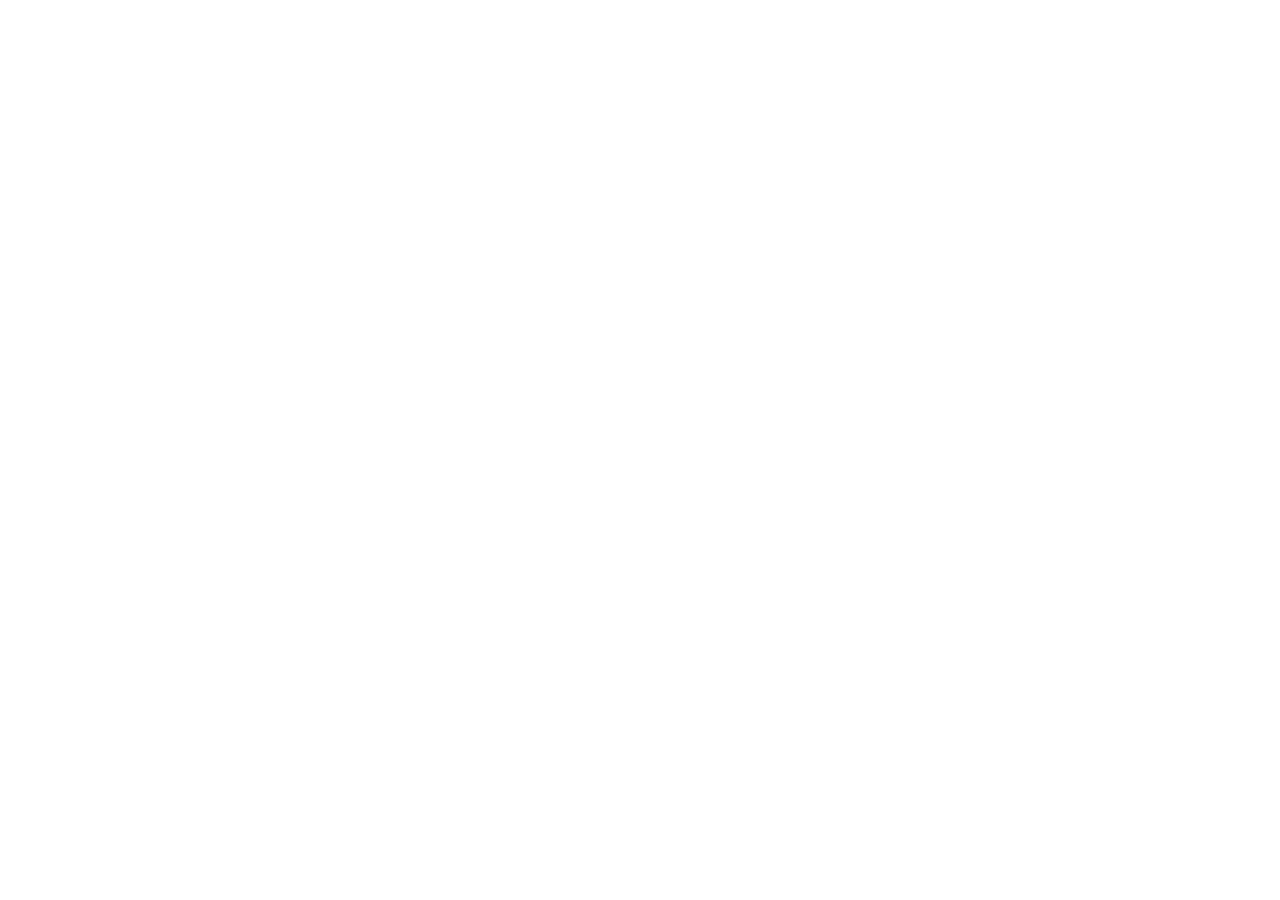
==== index.html @ c7b489a5 "Init : création du dépôt, arborescence des fichiers et structure HTML de base" ====
<!DOCTYPE html>
<html lang="en">
<head>
    <meta charset="UTF-8">
    <meta name="viewport" content="width=device-width, initial-scale=1.0">
    <title>Accueil</title>

    <!-- Votre feuille de style personnelle -->
    <link rel="stylesheet" href="css/style.css">
</head>
<body>
   
    

    <script src="js/main.js"></script>
</body>
</html>
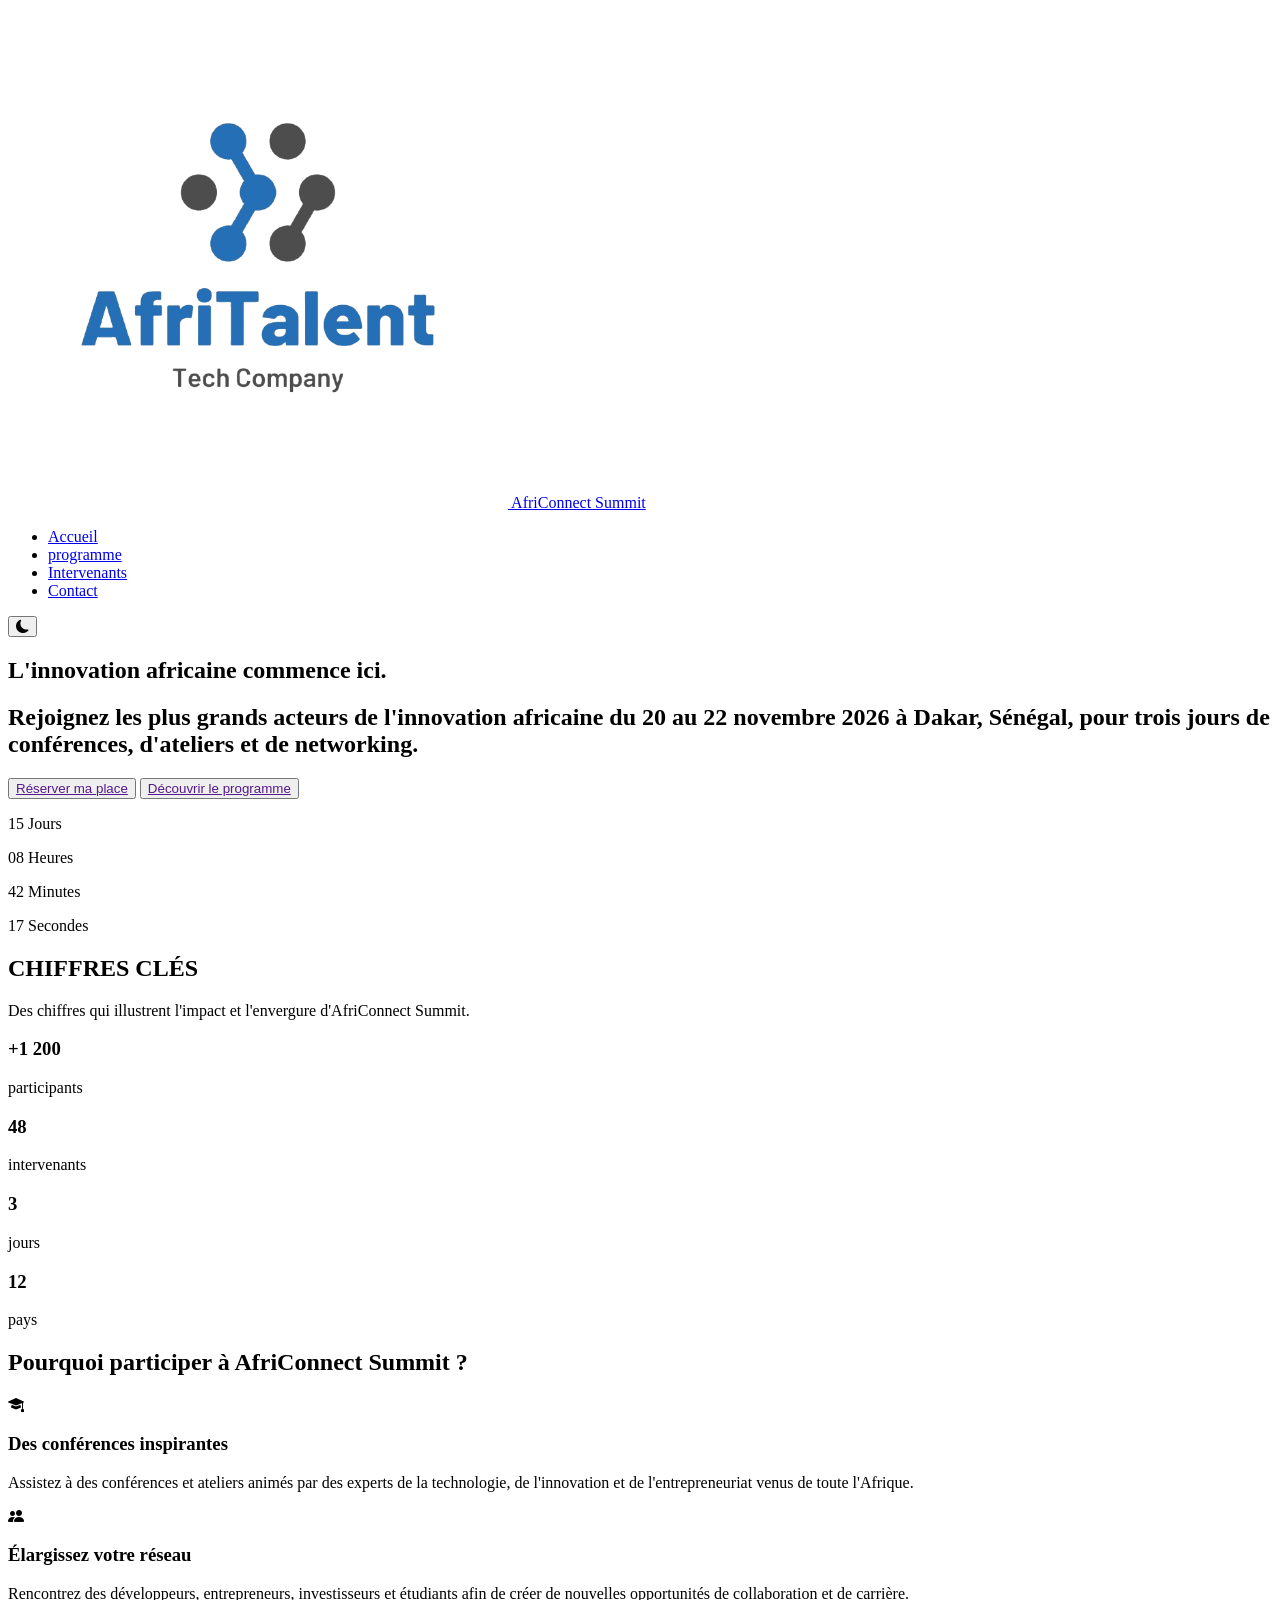
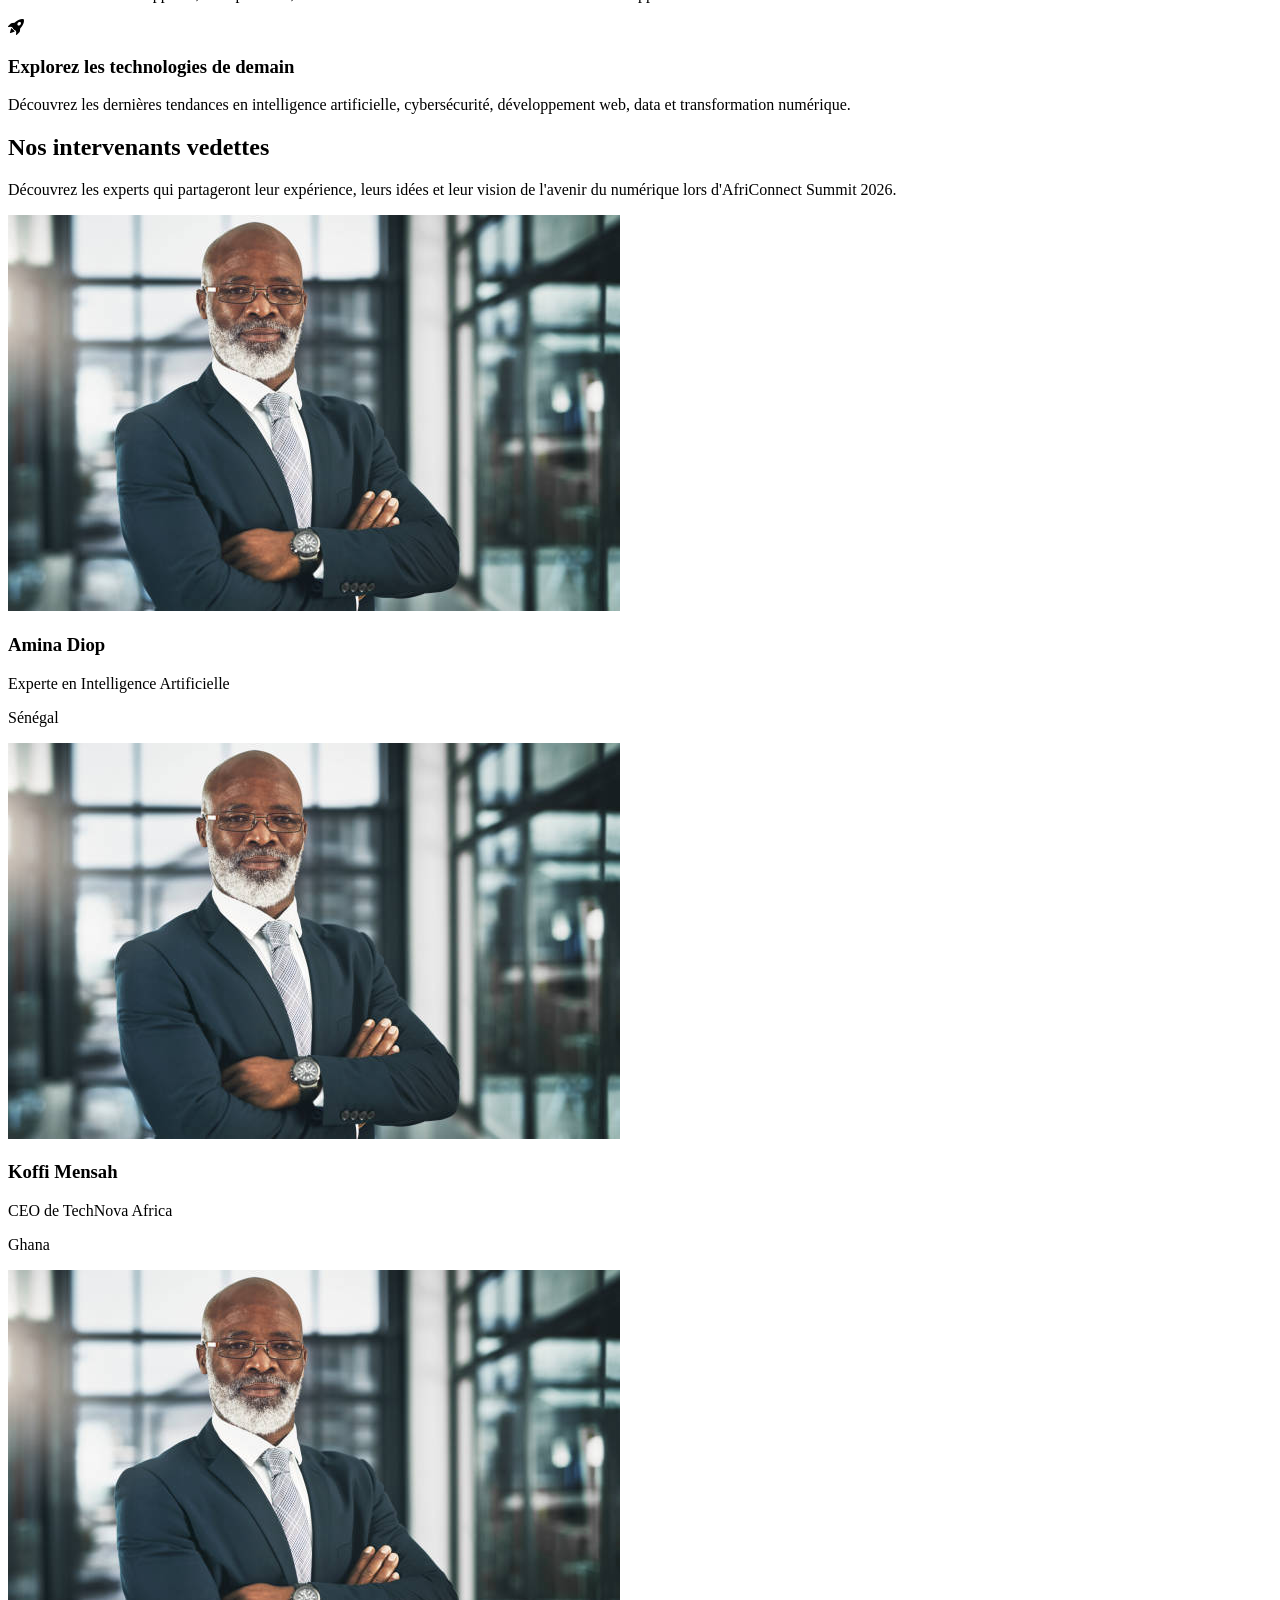
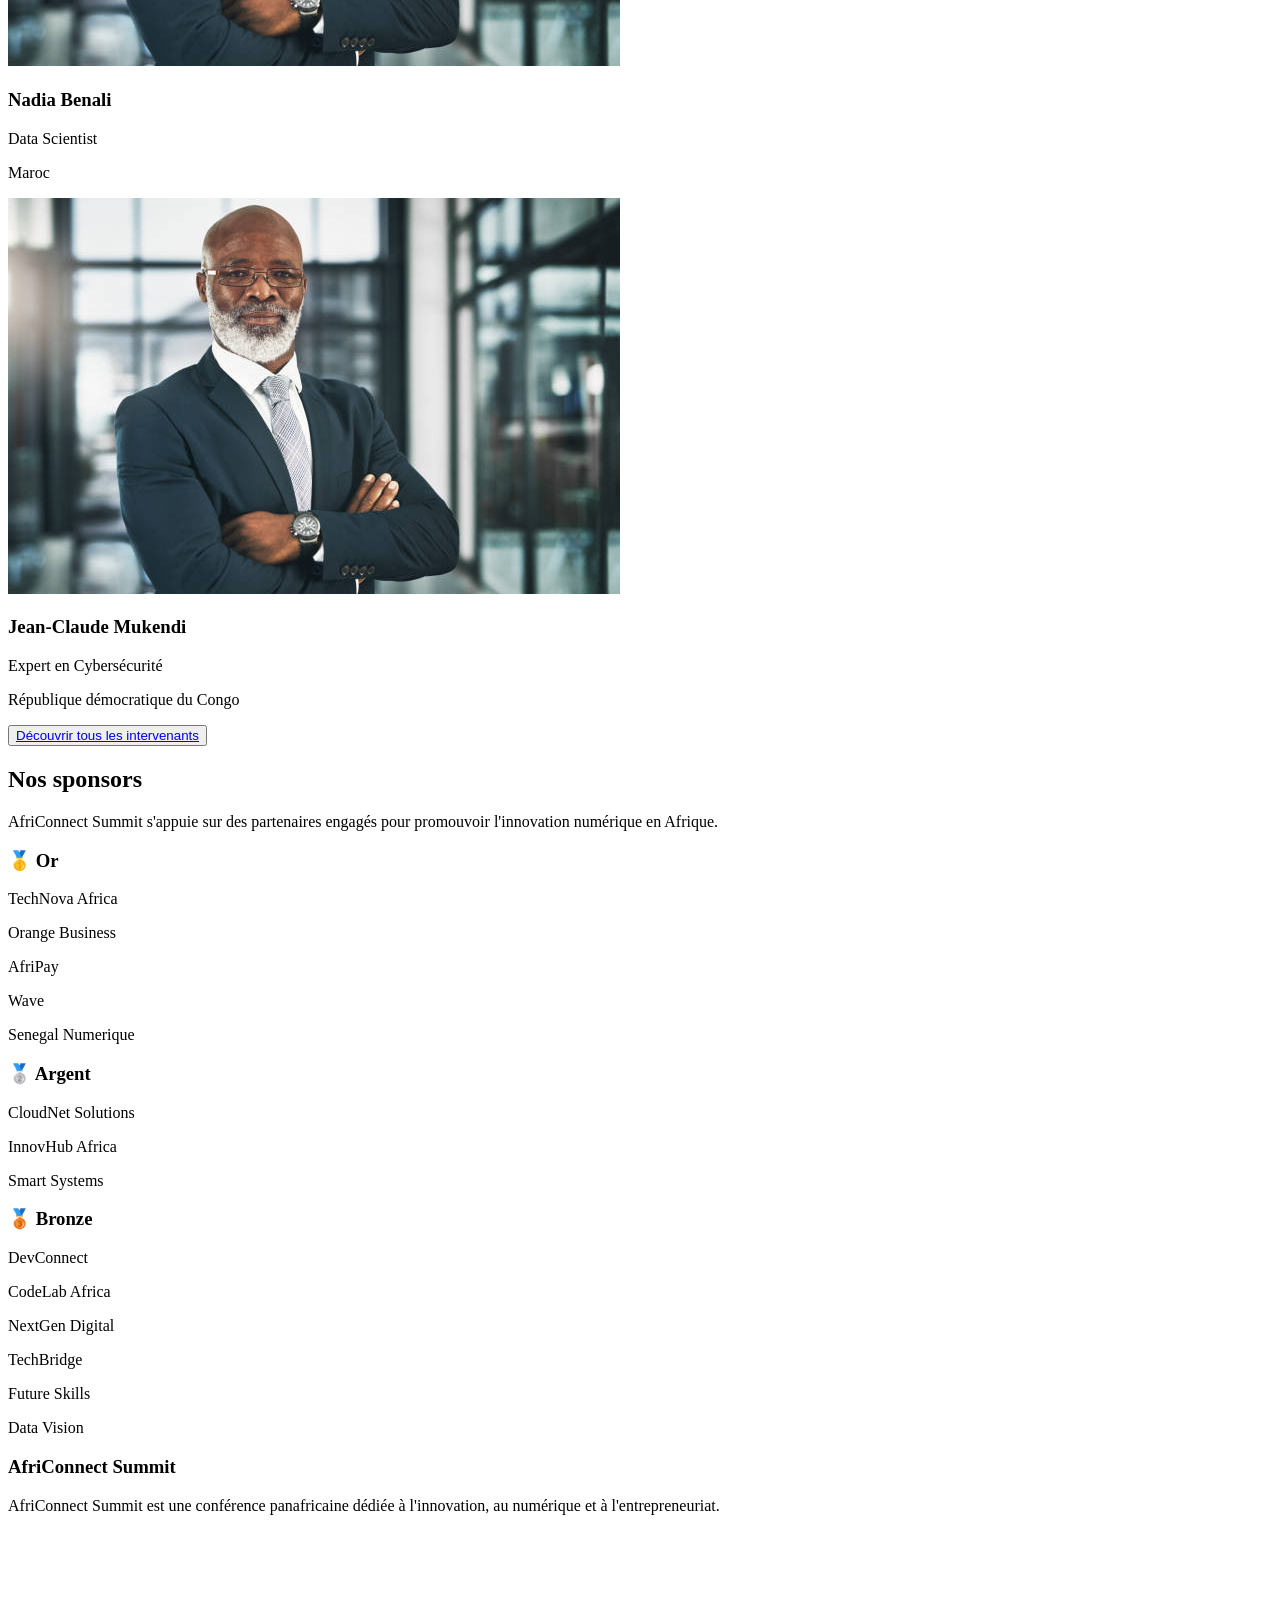
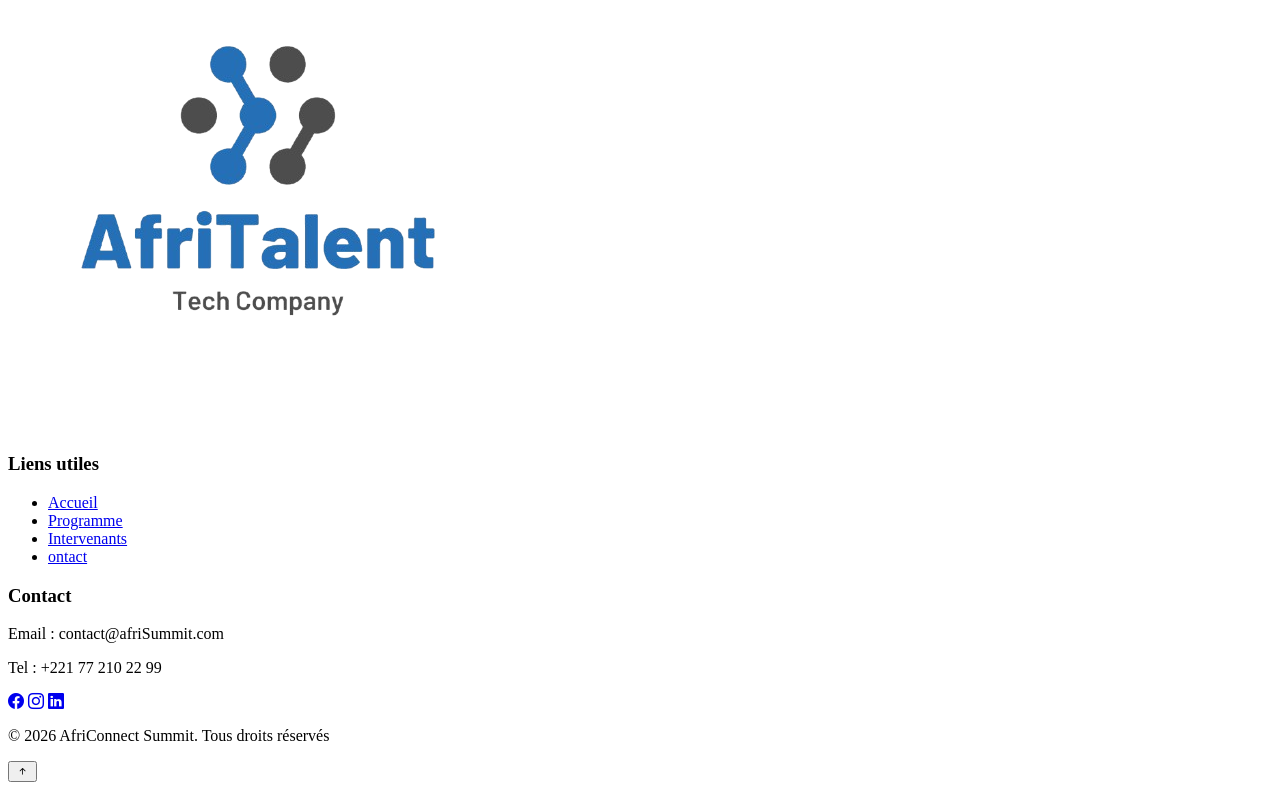
==== commit 8a928929: "HTML : structure complète des 4 pages avec sections et contenu texte" ====
--- a/index.html
+++ b/index.html
@@ -5,12 +5,211 @@
     <meta name="viewport" content="width=device-width, initial-scale=1.0">
     <title>Accueil</title>
 
+    <!--Bootstrap icon  -->
+    <link rel="stylesheet" href="https://cdn.jsdelivr.net/npm/bootstrap-icons@1.13.1/font/bootstrap-icons.min.css">
     <!-- Votre feuille de style personnelle -->
     <link rel="stylesheet" href="css/style.css">
 </head>
 <body>
-   
+   <header>
+    <nav>
+        <a href="index.html"><img src="images/logo_AfriTalent-removebg.png" alt="">
+            AfriConnect Summit
+        </a>
+        <ul>
+            <li><a href="index.html">Accueil</a></li>
+            <li><a href="programme.html">programme</a></li>
+            <li><a href="intervenants.html">Intervenants</a></li>
+            <li><a href="contact.html">Contact</a></li>
+        </ul>
+        <button>
+            <i class="bi bi-moon-fill"></i>
+        </button>
+    </nav>
+   </header>
     
+
+   <!-- Contenu principal -->
+    <main>
+        <!-- Section Hero -->
+        <section>
+            <div>
+                <h1>L'innovation africaine commence ici.</h1>
+                <h2>Rejoignez les plus grands acteurs de l'innovation africaine du 20 au 22 novembre 2026 à Dakar, Sénégal, pour trois jours de conférences, d'ateliers et de networking.</h2>
+            </div>
+            <div>
+                <button><a href="">Réserver ma place</a></button>
+                <button><a href="">Découvrir le programme</a></button>
+            </div>
+            <div>
+                <p>15 Jours</p>
+                <p>08 Heures</p>
+                <p>42 Minutes</p>
+                <p>17 Secondes</p>
+            </div>
+        </section>
+
+        <!-- SECTION CHIFFRES CLÉS -->
+        <section>
+            <div>
+                <h2>CHIFFRES CLÉS</h2>
+                <p>Des chiffres qui illustrent l'impact et l'envergure d'AfriConnect Summit.</p>
+                <div>
+                    <div>
+                        <h3>+1 200</h3>
+                        <p>participants</p>
+                    </div>
+                    <div>
+                        <h3>48</h3>
+                        <p>intervenants</p>
+                    </div>
+                    <div>
+                        <h3>3</h3>
+                        <p>jours</p>
+                    </div>
+                    <div>
+                        <h3>12</h3>
+                        <p>pays</p>
+                    </div>
+                </div>
+            </div>
+        </section>
+
+        <!-- SECTION  POURQUOI PARTICIPER -->
+        <section>
+            <h2>Pourquoi participer à AfriConnect Summit ?</h2>
+            <div>
+                <div>
+                    <i class="bi-mortarboard-fill"></i>
+                    <h3>Des conférences inspirantes</h3>
+                    <p>Assistez à des conférences et ateliers animés par des experts de la technologie, de l'innovation et de l'entrepreneuriat venus de toute l'Afrique.</p>
+                </div>
+                <div>
+                    <i class="bi-people-fill"></i>
+                    <h3>Élargissez votre réseau</h3>
+                    <p>Rencontrez des développeurs, entrepreneurs, investisseurs et étudiants afin de créer de nouvelles opportunités de collaboration et de carrière.</p>
+                </div>
+                <div>
+                    <i class="bi-rocket-takeoff-fill"></i>
+                    <h3>Explorez les technologies de demain</h3>
+                    <p>Découvrez les dernières tendances en intelligence artificielle, cybersécurité, développement web, data et transformation numérique.</p>
+                </div>
+            </div>
+        </section>
+
+        <!-- SECTION INTERVENANTS -->
+        <section>
+            <div>
+                <h2>Nos intervenants vedettes</h2>
+                <p>Découvrez les experts qui partageront leur expérience, leurs idées et leur vision de l'avenir du numérique lors d'AfriConnect Summit 2026.</p>
+                <div>
+                    <div>
+                        <img src="images/Amadou_Diallo.jpg" alt="Amina Diop">
+                        <h3>Amina Diop</h3>
+                        <p>Experte en Intelligence Artificielle</p>
+                        <p>Sénégal</p>
+                    </div>
+                    <div>
+                        <img src="images/Amadou_Diallo.jpg" alt="Koffi Mensah">
+                        <h3>Koffi Mensah</h3>
+                        <p>CEO de TechNova Africa</p>
+                        <p>Ghana</p>
+                    </div>
+                    <div>
+                        <img src="images/Amadou_Diallo.jpg" alt="Nadia Benali">
+                        <h3>Nadia Benali</h3>
+                        <p>Data Scientist</p>
+                        <p>Maroc</p>
+                    </div>
+                    <div>
+                        <img src="images/Amadou_Diallo.jpg" alt="Jean-Claude Mukendi">
+                        <h3>Jean-Claude Mukendi</h3>
+                        <p>Expert en Cybersécurité</p>
+                        <p>République démocratique du Congo</p>
+                    </div>
+                </div>
+                <button><a href="intervenants.html">Découvrir tous les intervenants</a></button>
+            </div>
+        </section>
+
+        <!-- SECTION SPONSORS -->
+        <section>
+            <div>
+                <h2>Nos sponsors</h2>
+                <p>AfriConnect Summit s'appuie sur des partenaires engagés pour promouvoir l'innovation numérique en Afrique.</p>
+                <div>
+                    <div>
+                        <h3>🥇 Or</h3>
+                        <p>TechNova Africa</p>
+                        <p>Orange Business</p>
+                        <p>AfriPay</p>
+                        <p>Wave</p>
+                        <p>Senegal Numerique</p>
+                    </div>
+                    <div>
+                        <h3>🥈 Argent</h3>
+                        <p>CloudNet Solutions</p>
+                        <p>InnovHub Africa</p>
+                        <p>Smart Systems</p>
+                    </div>
+                    <div>
+                        <h3>🥉 Bronze</h3>
+                        <p>DevConnect</p>
+                        <p>CodeLab Africa</p>
+                        <p>NextGen Digital</p>
+                        <p>TechBridge</p>
+                        <p>Future Skills</p>
+                        <p>Data Vision</p>
+                    </div>
+                </div>
+            </div>
+        </section>
+
+    </main>
+
+
+    <footer>
+        <div>
+            <div>
+                <div>
+                    <h3>AfriConnect Summit</h3>
+                    <p>AfriConnect Summit est une conférence panafricaine dédiée à l'innovation, au numérique et à l'entrepreneuriat.</p>
+                    <img src="images/logo_AfriTalent-removebg.png" alt="">
+                </div>
+
+                <div>
+                    <h3>Liens utiles</h3>
+                    <ul >
+                        <li><a href="index.html">Accueil</a></li>
+                        <li><a href="programme.html">Programme</a></li>
+                        <li><a href="intervenants.html">Intervenants</a></li>
+                        <li><a href="contact.html">ontact</a></li>
+                    </ul>
+                </div>
+                
+                <div>
+                    <h3>Contact</h3>
+                    <p>Email : contact@afriSummit.com</p>
+                    <p>Tel : +221 77 210 22 99</p>
+                </div>
+            </div>
+
+            <div>
+                <a href="http://www.facebook.com"><i class="bi bi-facebook"></i></a>
+                <a href="http://www.instagram.com"><i class="bi bi-instagram"></i></a>
+                <a href="http://www.linkedin.com"><i class="bi bi-linkedin"></i></a>
+            </div> 
+
+            <div class="text-center py-4">
+                <p>&copy; 2026 AfriConnect Summit. Tous droits réservés</p>
+            </div>
+            <!-- Bouton retour en haut -->
+            <button id="btn-Top">
+                <i class="bi bi-arrow-up-short"></i>
+            </button>
+        </div>
+    </footer>
+
 
     <script src="js/main.js"></script>
 </body>
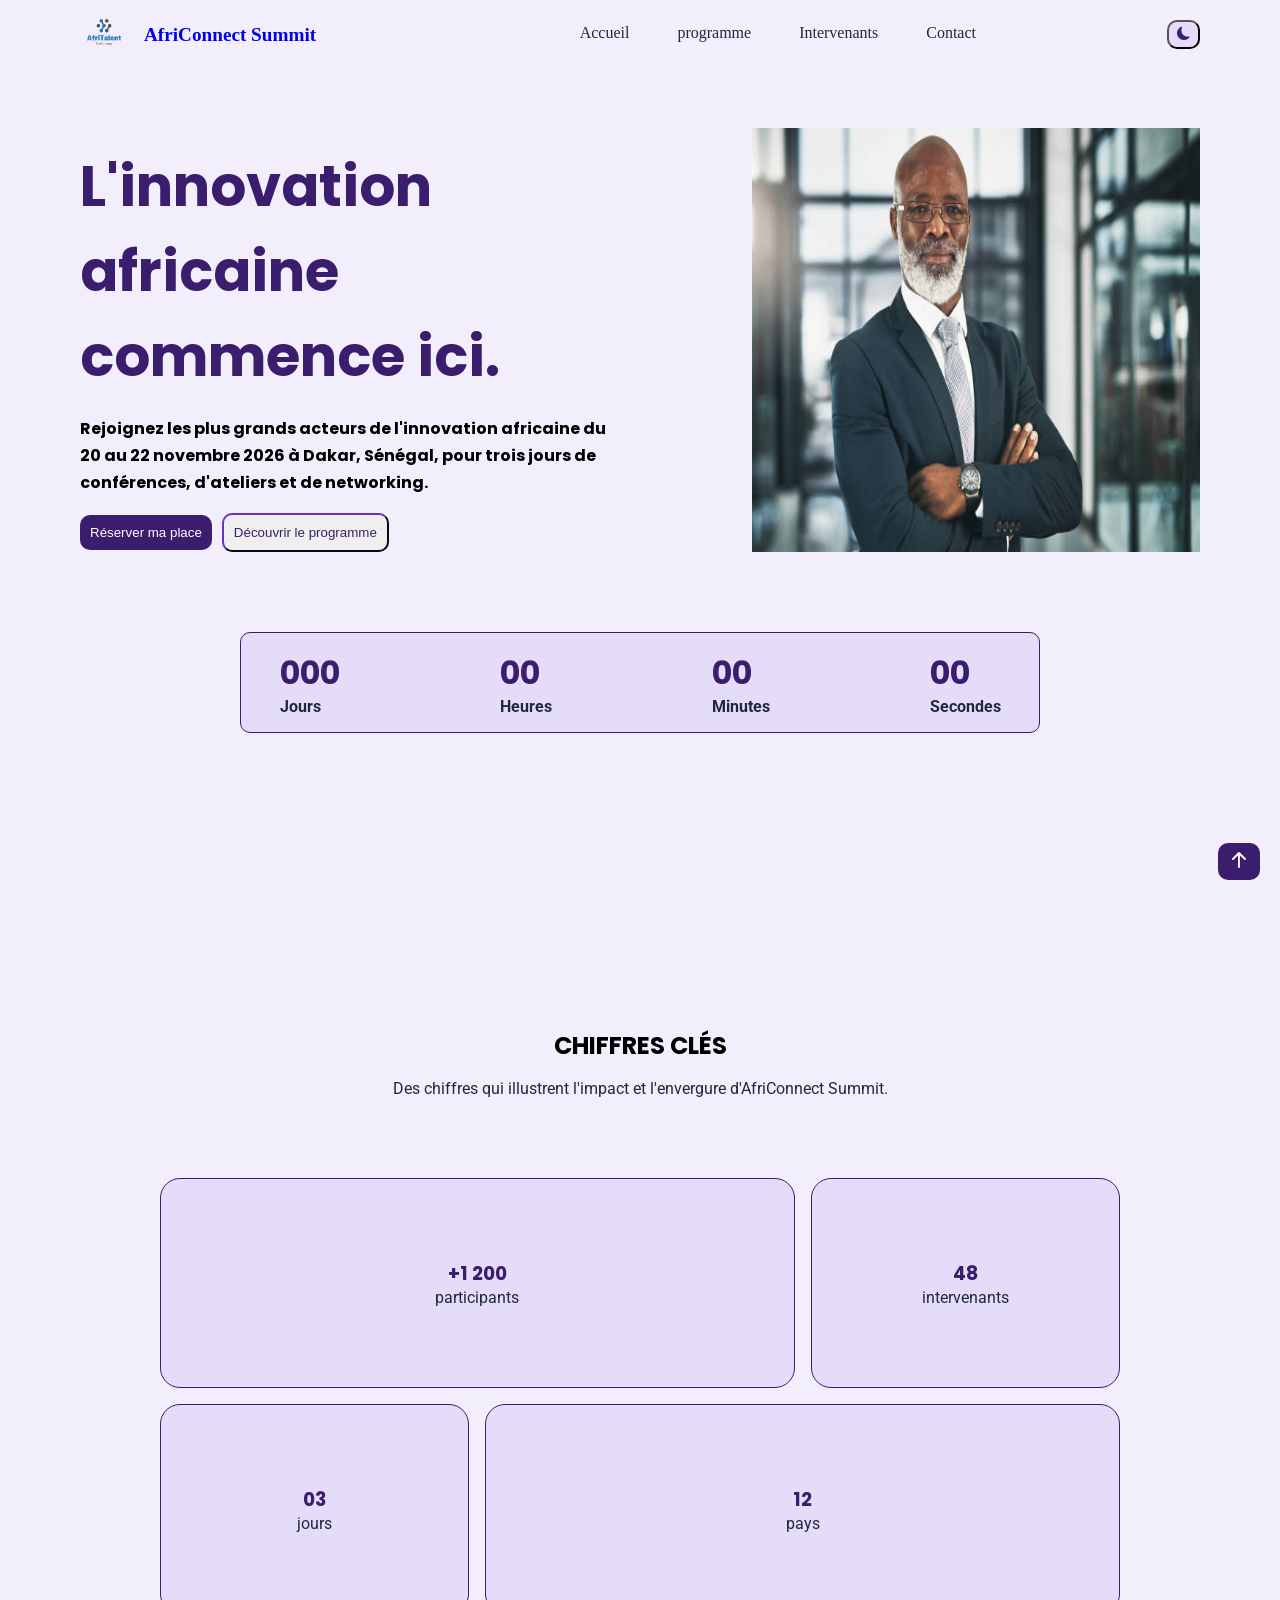
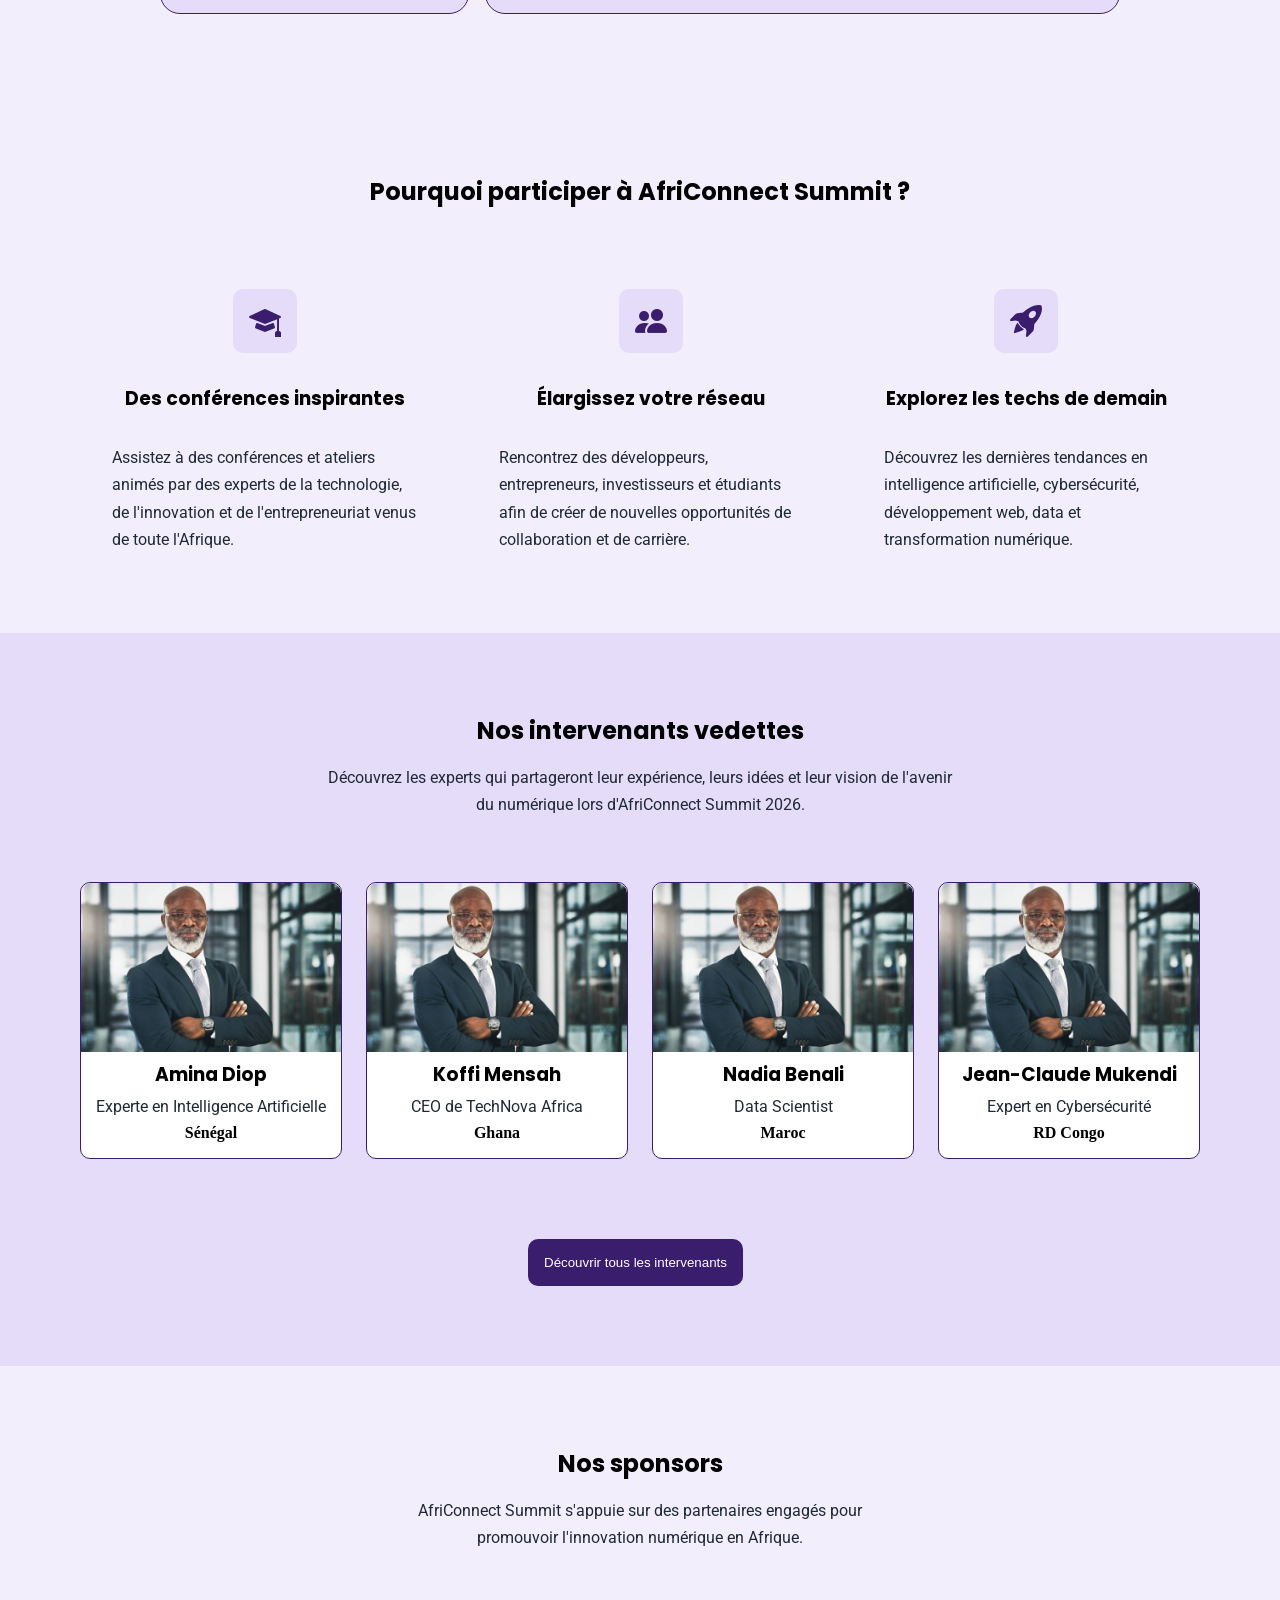
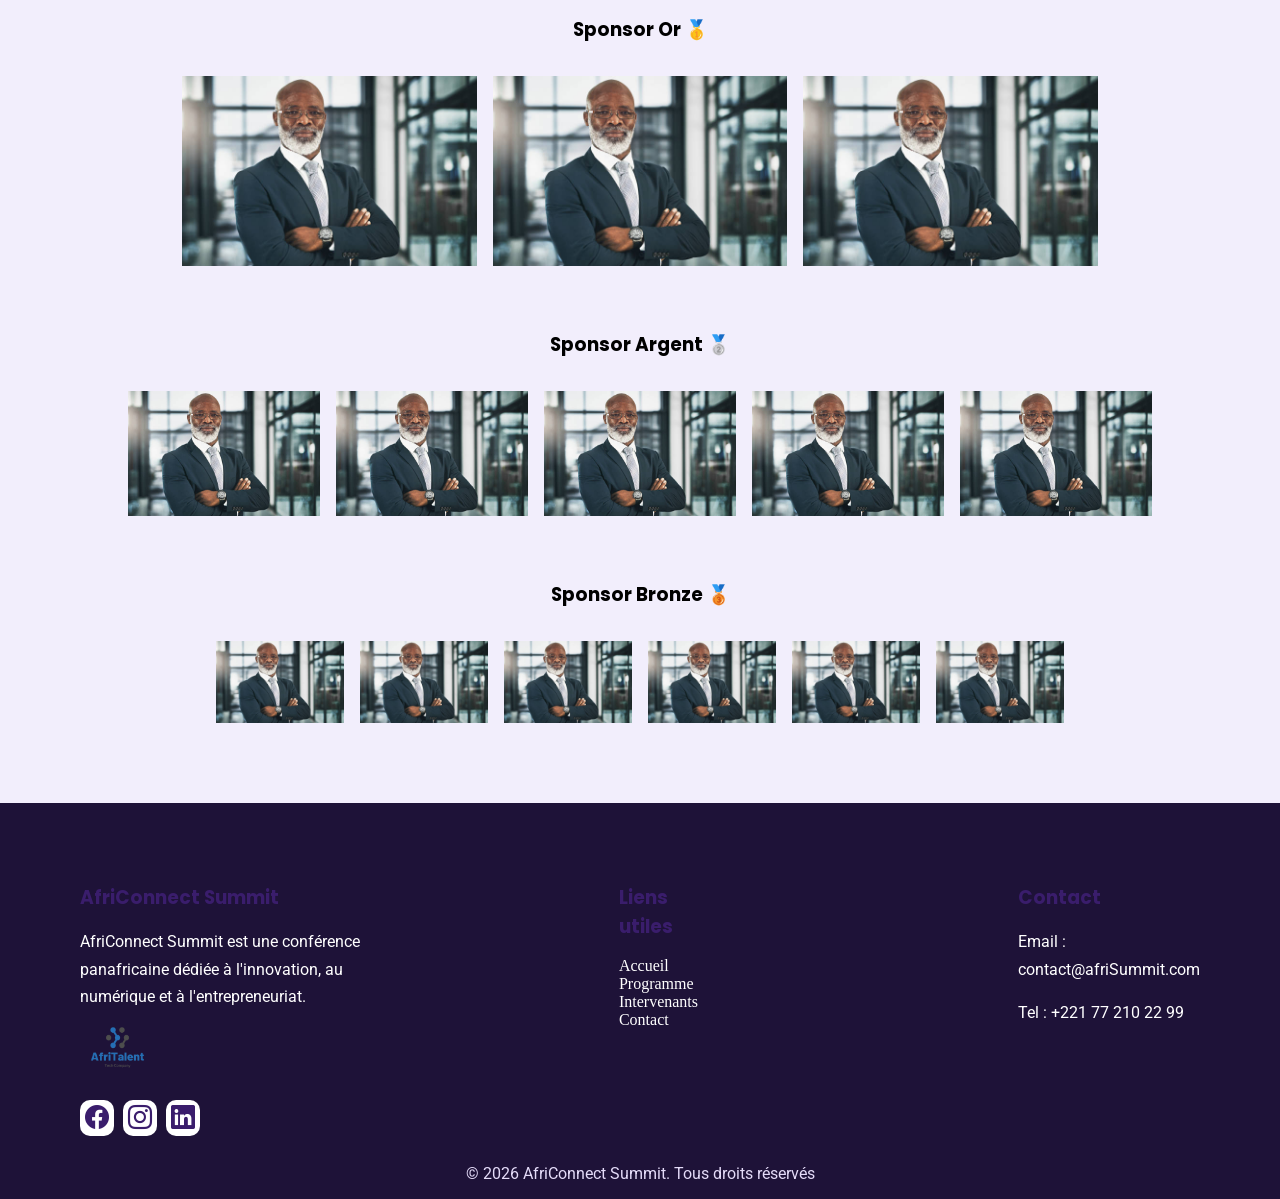
==== commit 258a850e: "CSS : variables, typographie, layout général et styles de base" ====
--- a/index.html
+++ b/index.html
@@ -5,164 +5,201 @@
     <meta name="viewport" content="width=device-width, initial-scale=1.0">
     <title>Accueil</title>
 
+    <!-- Polices -->
+    <link rel="preconnect" href="https://fonts.googleapis.com">
+    <link rel="preconnect" href="https://fonts.gstatic.com" crossorigin>
+    <link href="https://fonts.googleapis.com/css2?family=Poppins:ital,wght@0,100;0,200;0,300;0,400;0,500;0,600;0,700;0,800;0,900;1,100;1,200;1,300;1,400;1,500;1,600;1,700;1,800;1,900&family=Roboto:ital,wght@0,100..900;1,100..900&display=swap" rel="stylesheet">
     <!--Bootstrap icon  -->
     <link rel="stylesheet" href="https://cdn.jsdelivr.net/npm/bootstrap-icons@1.13.1/font/bootstrap-icons.min.css">
     <!-- Votre feuille de style personnelle -->
     <link rel="stylesheet" href="css/style.css">
 </head>
 <body>
-   <header>
-    <nav>
-        <a href="index.html"><img src="images/logo_AfriTalent-removebg.png" alt="">
-            AfriConnect Summit
-        </a>
-        <ul>
-            <li><a href="index.html">Accueil</a></li>
-            <li><a href="programme.html">programme</a></li>
-            <li><a href="intervenants.html">Intervenants</a></li>
-            <li><a href="contact.html">Contact</a></li>
-        </ul>
-        <button>
-            <i class="bi bi-moon-fill"></i>
-        </button>
-    </nav>
-   </header>
+    <header>
+        <nav>
+            <div class="navbar">
+                <div class="logo">
+                    <img src="images/logo_AfriTalent-removebg.png" alt="AfriConnect Summit">
+                    <a href="index.html">
+                        AfriConnect Summit
+                    </a>
+                </div>
+                <ul class="menu">
+                    <li><a href="index.html">Accueil</a></li>
+                    <li><a href="programme.html">programme</a></li>
+                    <li><a href="intervenants.html">Intervenants</a></li>
+                    <li><a href="contact.html">Contact</a></li>
+                </ul>
+            </div>
+            <button class="btn-dark">
+                <i class="bi bi-moon-fill"></i>
+            </button>
+            <button class="menu-burger">
+                <i class="bi bi-list"></i>
+            </button>
+        </nav>
+    </header>
     
 
    <!-- Contenu principal -->
     <main>
         <!-- Section Hero -->
-        <section>
-            <div>
-                <h1>L'innovation africaine commence ici.</h1>
-                <h2>Rejoignez les plus grands acteurs de l'innovation africaine du 20 au 22 novembre 2026 à Dakar, Sénégal, pour trois jours de conférences, d'ateliers et de networking.</h2>
-            </div>
-            <div>
-                <button><a href="">Réserver ma place</a></button>
-                <button><a href="">Découvrir le programme</a></button>
-            </div>
-            <div>
-                <p>15 Jours</p>
-                <p>08 Heures</p>
-                <p>42 Minutes</p>
-                <p>17 Secondes</p>
+        <section id="hero-accueil">
+            <div id="hero-style">
+                <div class="titre">
+                    <h1>L'innovation africaine commence ici.</h1>
+                    <h2>Rejoignez les plus grands acteurs de l'innovation africaine du 20 au 22 novembre 2026 à Dakar, Sénégal, pour trois jours de conférences, d'ateliers et de networking.</h2>
+
+                    <div id="btn-hero">
+                        <button id="btn1"><a href="contact.html">Réserver ma place</a></button>
+                        <button id="btn2"><a href="programme.html">Découvrir le programme</a></button>
+                    </div>
+                </div>
+                <img src="images/Amadou_Diallo.jpg" alt="Accueil">
+            </div>
+            <div id="compte-rebour">
+
+                <div>
+                    <h3>000</h3>
+                    <p>Jours</p>
+                </div>
+                <div>
+                    <h3>00</h3>
+                    <p>Heures</p>
+                </div>
+                <div>
+                    <h3>00</h3>
+                    <p>Minutes</p>
+                </div>
+                <div>
+                    <h3>00</h3>
+                    <p>Secondes</p>
+                </div>
+                
             </div>
         </section>
 
         <!-- SECTION CHIFFRES CLÉS -->
-        <section>
-            <div>
+        <section id="chiffre">
+            <div id="titre-chiffre">
                 <h2>CHIFFRES CLÉS</h2>
                 <p>Des chiffres qui illustrent l'impact et l'envergure d'AfriConnect Summit.</p>
-                <div>
-                    <div>
-                        <h3>+1 200</h3>
-                        <p>participants</p>
-                    </div>
-                    <div>
-                        <h3>48</h3>
-                        <p>intervenants</p>
-                    </div>
-                    <div>
-                        <h3>3</h3>
-                        <p>jours</p>
-                    </div>
-                    <div>
-                        <h3>12</h3>
-                        <p>pays</p>
-                    </div>
-                </div>
-            </div>
+            </div>
+            <div id="chiffre-cles">
+                <div id="chiffre1">
+                    <h3>+1 200</h3>
+                    <p>participants</p>
+                </div>
+                <div id="chiffre2">
+                    <h3>48</h3>
+                    <p>intervenants</p>
+                </div>
+                <div id="chiffre3">
+                    <h3>03</h3>
+                    <p>jours</p>
+                </div>
+                <div id="chiffre4">
+                    <h3>12</h3>
+                    <p>pays</p>
+                </div>
+            </div>
+            
         </section>
 
         <!-- SECTION  POURQUOI PARTICIPER -->
-        <section>
+        <section id="Pourquoi">
             <h2>Pourquoi participer à AfriConnect Summit ?</h2>
-            <div>
-                <div>
+            <div id="container-pourquoi">
+                <div class="fils-pourquoi">
                     <i class="bi-mortarboard-fill"></i>
                     <h3>Des conférences inspirantes</h3>
                     <p>Assistez à des conférences et ateliers animés par des experts de la technologie, de l'innovation et de l'entrepreneuriat venus de toute l'Afrique.</p>
                 </div>
-                <div>
+                <div class="fils-pourquoi">
                     <i class="bi-people-fill"></i>
                     <h3>Élargissez votre réseau</h3>
                     <p>Rencontrez des développeurs, entrepreneurs, investisseurs et étudiants afin de créer de nouvelles opportunités de collaboration et de carrière.</p>
                 </div>
-                <div>
+                <div class="fils-pourquoi">
                     <i class="bi-rocket-takeoff-fill"></i>
-                    <h3>Explorez les technologies de demain</h3>
+                    <h3>Explorez les techs de demain</h3>
                     <p>Découvrez les dernières tendances en intelligence artificielle, cybersécurité, développement web, data et transformation numérique.</p>
                 </div>
             </div>
         </section>
 
         <!-- SECTION INTERVENANTS -->
-        <section>
-            <div>
+        <section id="intervenant">
+            <div id="titre-intervenant">
                 <h2>Nos intervenants vedettes</h2>
                 <p>Découvrez les experts qui partageront leur expérience, leurs idées et leur vision de l'avenir du numérique lors d'AfriConnect Summit 2026.</p>
-                <div>
-                    <div>
-                        <img src="images/Amadou_Diallo.jpg" alt="Amina Diop">
-                        <h3>Amina Diop</h3>
-                        <p>Experte en Intelligence Artificielle</p>
-                        <p>Sénégal</p>
-                    </div>
-                    <div>
-                        <img src="images/Amadou_Diallo.jpg" alt="Koffi Mensah">
-                        <h3>Koffi Mensah</h3>
-                        <p>CEO de TechNova Africa</p>
-                        <p>Ghana</p>
-                    </div>
-                    <div>
-                        <img src="images/Amadou_Diallo.jpg" alt="Nadia Benali">
-                        <h3>Nadia Benali</h3>
-                        <p>Data Scientist</p>
-                        <p>Maroc</p>
-                    </div>
-                    <div>
-                        <img src="images/Amadou_Diallo.jpg" alt="Jean-Claude Mukendi">
-                        <h3>Jean-Claude Mukendi</h3>
-                        <p>Expert en Cybersécurité</p>
-                        <p>République démocratique du Congo</p>
-                    </div>
-                </div>
-                <button><a href="intervenants.html">Découvrir tous les intervenants</a></button>
-            </div>
+            </div>
+            <div id="intervenant-container">
+                <div class="card-intrvnt">
+                    <img src="images/Amadou_Diallo.jpg" alt="Amina Diop">
+                    <h3>Amina Diop</h3>
+                    <p>Experte en Intelligence Artificielle</p>
+                    <strong>Sénégal</strong>
+                </div>
+                <div class="card-intrvnt">
+                    <img src="images/Amadou_Diallo.jpg" alt="Koffi Mensah">
+                    <h3>Koffi Mensah</h3>
+                    <p>CEO de TechNova Africa</p>
+                    <strong>Ghana</strong>
+                </div>
+                <div class="card-intrvnt">
+                    <img src="images/Amadou_Diallo.jpg" alt="Nadia Benali">
+                    <h3>Nadia Benali</h3>
+                    <p>Data Scientist</p>
+                    <strong>Maroc</strong>
+                </div>
+                <div class="card-intrvnt">
+                    <img src="images/Amadou_Diallo.jpg" alt="Jean-Claude Mukendi">
+                    <h3>Jean-Claude Mukendi</h3>
+                    <p>Expert en Cybersécurité</p>
+                    <strong>RD Congo</strong>
+                </div>
+            </div>
+            <button id="btn-intrvnt"><a href="intervenants.html">Découvrir tous les intervenants </a></button>
+            
         </section>
 
         <!-- SECTION SPONSORS -->
-        <section>
-            <div>
+        <section id="sponsor">
+            <div id="titre-sponsor">
                 <h2>Nos sponsors</h2>
                 <p>AfriConnect Summit s'appuie sur des partenaires engagés pour promouvoir l'innovation numérique en Afrique.</p>
-                <div>
-                    <div>
-                        <h3>🥇 Or</h3>
-                        <p>TechNova Africa</p>
-                        <p>Orange Business</p>
-                        <p>AfriPay</p>
-                        <p>Wave</p>
-                        <p>Senegal Numerique</p>
-                    </div>
-                    <div>
-                        <h3>🥈 Argent</h3>
-                        <p>CloudNet Solutions</p>
-                        <p>InnovHub Africa</p>
-                        <p>Smart Systems</p>
-                    </div>
-                    <div>
-                        <h3>🥉 Bronze</h3>
-                        <p>DevConnect</p>
-                        <p>CodeLab Africa</p>
-                        <p>NextGen Digital</p>
-                        <p>TechBridge</p>
-                        <p>Future Skills</p>
-                        <p>Data Vision</p>
-                    </div>
-                </div>
-            </div>
+            </div>
+            
+            <div class="sponsor">
+                <h3>Sponsor Or 🥇</h3>
+                <div id="sponsor-or">
+                    <img src="images/Amadou_Diallo.jpg" alt="">
+                    <img src="images/Amadou_Diallo.jpg" alt="">
+                    <img src="images/Amadou_Diallo.jpg" alt="">
+                </div>
+            </div>
+            <div class="sponsor">
+                <h3>Sponsor Argent 🥈</h3>
+                <div id="sponsor-argent">
+                    <img src="images/Amadou_Diallo.jpg" alt="">
+                    <img src="images/Amadou_Diallo.jpg" alt="">
+                    <img src="images/Amadou_Diallo.jpg" alt="">
+                    <img src="images/Amadou_Diallo.jpg" alt="">
+                    <img src="images/Amadou_Diallo.jpg" alt="">
+                </div>
+            </div>
+            <div class="sponsor">
+                <h3>Sponsor Bronze 🥉</h3>
+                <div id="sponsor-bronze">
+                    <img src="images/Amadou_Diallo.jpg" alt="">
+                    <img src="images/Amadou_Diallo.jpg" alt="">
+                    <img src="images/Amadou_Diallo.jpg" alt="">
+                    <img src="images/Amadou_Diallo.jpg" alt="">
+                    <img src="images/Amadou_Diallo.jpg" alt="">
+                    <img src="images/Amadou_Diallo.jpg" alt="">
+                </div>
+            </div> 
         </section>
 
     </main>
@@ -170,37 +207,37 @@
 
     <footer>
         <div>
-            <div>
-                <div>
+            <div id="infos">
+                <div id="description">
                     <h3>AfriConnect Summit</h3>
                     <p>AfriConnect Summit est une conférence panafricaine dédiée à l'innovation, au numérique et à l'entrepreneuriat.</p>
                     <img src="images/logo_AfriTalent-removebg.png" alt="">
                 </div>
 
-                <div>
+                <div id="lien">
                     <h3>Liens utiles</h3>
-                    <ul >
+                    <ul>
                         <li><a href="index.html">Accueil</a></li>
                         <li><a href="programme.html">Programme</a></li>
                         <li><a href="intervenants.html">Intervenants</a></li>
-                        <li><a href="contact.html">ontact</a></li>
+                        <li><a href="contact.html">Contact</a></li>
                     </ul>
                 </div>
                 
-                <div>
+                <div id="contact">
                     <h3>Contact</h3>
                     <p>Email : contact@afriSummit.com</p>
                     <p>Tel : +221 77 210 22 99</p>
                 </div>
             </div>
 
-            <div>
+            <div id="reseau">
                 <a href="http://www.facebook.com"><i class="bi bi-facebook"></i></a>
                 <a href="http://www.instagram.com"><i class="bi bi-instagram"></i></a>
                 <a href="http://www.linkedin.com"><i class="bi bi-linkedin"></i></a>
             </div> 
 
-            <div class="text-center py-4">
+            <div id="copyright">
                 <p>&copy; 2026 AfriConnect Summit. Tous droits réservés</p>
             </div>
             <!-- Bouton retour en haut -->
--- a/css/style.css
+++ b/css/style.css
@@ -0,0 +1,918 @@
+/* ====== Variables ====== */
+:root{
+    /* Couleurs */
+    --primary-color:#3A1D6C;        /*Couleur principale*/
+    --secondary-color:#E5DCF9;      /*Couleur secondaire*/
+    --background-color:#F2EEFC;      /*Couleur de fond*/
+    --carte-color:#FFFFFF;            /*Couleur des cartes*/
+    --text-color:#1F2937;            /*Couleur paragraphe*/
+    --dark-color:#1E1238;            /*Couleur footer*/
+
+    /* TYPOGRAPHIE */
+    --title-font:"Poppins", sans-serif;
+    --text-font:"Roboto", sans-serif;
+
+    /* ESPACEMENTS */
+    --gap:1rem;  
+
+    /* Border Radius */
+    --radius-md:10px;
+    --radius-lg:20px;
+    --radius-xl:30px;
+}
+
+/* ===== Variables du mode sombre ===== */
+[data-theme="dark"]{
+    --primary-color:#8B5CF6;      
+    --secondary-color:#3C2D63;    
+    --background-color:#12101C;   
+    --card-color:#1E1830;         
+    --text-color:#F8FAFC;         
+}
+
+/*==== Reset + base ====*/
+*{
+    margin: 0;
+    padding: 0;
+    box-sizing: border-box;         /* Les bordures et paddings sont inclus dans la taille de l'element */
+}
+body{
+    background-color: var(--background-color);
+}
+h1, h2, h3{
+    font-family: var(--title-font);
+}
+p{
+    font-family: var(--text-font);
+    color: var(--text-color);
+}
+
+/* ==== Navbar ====*/
+nav{
+    padding-bottom: 3rem;
+}
+.navbar{
+    display: flex;
+    justify-content: space-between;
+    padding: 0.5rem 5rem 0.5rem 5rem;
+    position: fixed;
+    z-index: 999;
+    background-color: var(--background-color);
+    width: 100%;
+}
+.logo{
+    display: flex;
+    gap: var(--gap);
+}
+.navbar img{
+    height: 3rem;
+}
+.logo a{
+    padding-top: 1rem;
+    text-decoration: none;
+    font-size: 1.2rem;
+    font-weight: bold;
+}
+.menu{
+    display: flex;
+    justify-content: center;
+    gap: var(--gap);
+    list-style: none;
+    padding: 1rem 13rem 1rem 0;
+}
+.menu li a{
+    text-decoration: none;
+    padding: 0.5rem 1rem;
+    color: var(--text-color);
+    transition: color 0.5s ease;
+    transition: background-color 0.5s ease;
+}
+.menu li a:hover{
+    color: var(--primary-color);
+    background-color: var(--secondary-color);
+    border-radius: var(--radius-md);
+}
+.btn-dark{
+    position: fixed;
+    top: 20px;
+    right: 5rem;
+    z-index: 999;
+    padding: 0.3rem 0.5rem;
+    border-radius: var(--radius-md);
+    color: var(--primary-color);
+    background-color: var(--secondary-color);
+}
+.menu-burger{
+    position: fixed;
+    top: 20px;
+    right: 2rem;
+    z-index: 999;
+    font-size: 2rem;
+    background: none;
+    border: none;
+    cursor: pointer;
+    display: none;      /* Pour cacher l'icone */
+}
+
+
+/* ======== Page 1 Accueil ======== */
+/* Section Hero */
+#hero-accueil{
+    min-height: 100vh;
+    padding: 5rem 0;
+}
+#hero-style{
+    display: flex;
+    justify-content: space-between;
+    padding: 0 5rem;
+    
+}
+.titre{
+    margin-top: 1rem;
+    padding-right: 8rem;
+}
+.titre h1{
+    color: var(--primary-color);
+    font-size: 3.5rem;
+}
+.titre h2{
+    padding-top: 1rem;
+    font-size: 1rem;
+    line-height: 1.7rem;
+}
+#btn-hero{
+    padding-top: 1rem;
+}
+#btn-hero #btn1{
+    padding: 10px;
+    background-color: var(--primary-color);
+    margin-right: 3px;
+    border-radius: var(--radius-md);
+    border: none;
+}
+#btn-hero #btn2{
+    padding: 10px;
+    margin-left: 3px;
+    border-radius: var(--radius-md);
+    border-color: var(--primary-color);
+    transition: background-color 0.5s ease;
+}
+#btn-hero #btn2:hover{
+    background-color: var(--primary-color);
+    border: none;
+    
+}
+#btn-hero #btn1 a{
+    text-decoration: none;
+    color: var(--carte-color);
+}
+#btn-hero #btn2 a{
+    text-decoration: none;
+    color: var(--primary-color);
+    transition: color 0.5s ease;
+}
+#btn-hero #btn2 a:hover{
+    color: var(--carte-color);
+}
+#hero-style img{
+    width: 40%;
+}
+#compte-rebour{
+    display: flex;
+    justify-content: center;
+    gap: 10rem;
+    margin: 5rem 15rem 0 15rem;
+    background-color: var(--secondary-color);
+    padding: 1rem 0;
+    border: 1px solid var(--primary-color);
+    border-radius: var(--radius-md);
+}
+#compte-rebour div h3{
+    color: var(--primary-color);
+    font-size: 2rem;
+}
+#compte-rebour div p{
+    font-weight: bold;
+}
+
+/* Section Chiffre cles */
+#chiffre{
+    padding: 5rem 0;
+    margin: 0 10rem;
+}
+#titre-chiffre h2{
+    padding-bottom: 1rem;
+}
+#titre-chiffre{
+    text-align: center;
+}
+#chiffre-cles{
+    display: grid;
+    grid-template-columns: repeat(auto-fit, minmax(250px, 1fr));    /*Colonne adaptative*/
+    gap: 1rem;
+    margin-top: 5rem;
+}
+#chiffre1{
+    grid-row: 1;
+    grid-column: 1/3;
+    text-align: center;
+    background-color: var(--secondary-color);
+    padding: 5rem 0;
+    border-radius: var(--radius-lg);
+    border: 1px solid var(--primary-color);
+}
+#chiffre2{
+    grid-row: 1;
+    grid-column: 3;
+    text-align: center;
+    background-color: var(--secondary-color);
+    padding: 5rem 0;
+    border-radius: var(--radius-lg);
+    border: 1px solid var(--primary-color);
+}
+#chiffre3{
+    grid-row: 2;
+    grid-column: 1;
+    text-align: center;
+    background-color: var(--secondary-color);
+    padding: 5rem 0;
+    border-radius: var(--radius-lg);
+    border: 1px solid var(--primary-color);
+}
+#chiffre4{
+    grid-row: 2;
+    grid-column: 2/4;
+    text-align: center;
+    background-color: var(--secondary-color);
+    padding: 5rem 0;
+    border-radius: var(--radius-lg);
+    border: 1px solid var(--primary-color);
+}
+#chiffre1 h3, #chiffre2 h3, #chiffre3 h3, #chiffre4 h3{
+    color: var(--primary-color);
+}
+
+/* SECTION  POURQUOI PARTICIPER */
+#Pourquoi{
+    padding: 5rem 0;
+    margin: 0 7rem;
+}
+#Pourquoi h2{
+    text-align: center;
+}
+#container-pourquoi{
+    display: flex;
+    justify-content: center;
+    gap: 5rem;
+    margin-top: 5rem;
+}
+.fils-pourquoi{
+    display: flex;
+    flex-direction: column;
+    align-items: center;
+    gap: 2rem;
+    line-height: 1.7rem;
+}
+.fils-pourquoi i{
+    font-size: 2rem;
+    color: var(--primary-color);
+    background-color: var(--secondary-color);
+    padding: 1rem;
+    border-radius: var(--radius-md);
+}
+
+/* SECTION INTERVENANTS */
+#intervenant{
+    padding: 5rem 0;
+    /* margin: 0 10rem; */
+    background-color: var(--secondary-color);
+}
+#titre-intervenant{
+    text-align: center;
+}
+#titre-intervenant p{
+    padding: 1rem 20rem;
+    line-height: 1.7rem;
+}
+#intervenant-container{
+    display: grid;
+    grid-template-columns: repeat(auto-fit, minmax(250px, 1fr));    /*Colonne adaptative*/
+    margin: 0 5rem;
+    gap: 1.5rem;
+}
+.card-intrvnt{
+    text-align: center;
+    background-color: var(--carte-color);
+    display: flex;
+    flex-direction: column;
+    gap: 0.5rem;
+    border: 1.5px solid var(--primary-color);
+    border-radius: var(--radius-md);
+    margin-top: 3rem;
+    padding-bottom: 1rem;
+    transition: transform 0.5s ease ;
+}
+.card-intrvnt:hover{
+    transform: translateY(-10px);
+    box-shadow: 0 15px 30px var(--primary-color);
+}
+.card-intrvnt img{
+    width: 100%;
+    border-radius: 10px 10px 0 0;
+}
+.card-intrvnt strong{
+    /* color: var(--primary-color); */
+}
+#btn-intrvnt{
+    margin: 5rem 0 0 33rem;
+    padding: 1rem;
+    background-color: var(--primary-color);
+    border-radius: var(--radius-md);
+    border: none;
+    transition: transform 1s ease ;
+}
+#btn-intrvnt a{
+    text-decoration: none;
+    color: var(--carte-color);
+}
+#btn-intrvnt:hover{
+    padding: 1rem 0.5rem;
+    transform: translateY(10px);
+}
+
+/* Section Nos sponsors */
+#sponsor{
+    padding: 5rem 0;
+}
+#titre-sponsor{
+    text-align: center;
+}
+#titre-sponsor p{
+    padding: 0 25rem;
+    margin-top: 1rem;
+    line-height: 1.7;
+}
+.sponsor h3{
+    text-align: center;
+    margin: 4rem 0 2rem 0;
+}
+#sponsor-or{
+    display: flex;
+    justify-content: center;
+    gap: var(--gap);
+}
+#sponsor-or img{
+    width: 23%;
+}
+#sponsor-argent{
+    display: flex;
+    justify-content: center;
+    gap: var(--gap);
+}
+#sponsor-argent img{
+    width: 15%;
+}
+#sponsor-bronze{
+    display: flex;
+    justify-content: center;
+    gap: var(--gap);
+}
+#sponsor-bronze img{
+    width: 10%;
+}
+
+/* Footer */
+footer{
+    background-color: var(--dark-color);
+    padding: 5rem 5rem 0 5rem ;
+    color: var(--primary-color);
+}
+#infos{
+    display: flex;
+    justify-content: space-between;
+}
+#infos img{
+    width: 25%;
+}
+#description{
+    padding-right: 15rem;
+}
+#description p{
+    color: var(--carte-color);
+    line-height: 1.7rem;
+    padding-top: 1rem;
+}
+#lien ul{
+    list-style: none;
+    padding-top: 1rem;
+}
+#lien ul li a{
+    text-decoration: none;
+    color: var(--carte-color);
+    transition: color 0.5s ease;
+}
+#lien ul li a:hover{
+    color: var(--primary-color);
+}
+#contact{
+    margin-left: 20rem;
+}
+#contact p{
+    color: var(--carte-color);
+    line-height: 1.7rem;
+    padding-top: 1rem;
+    transition: color 0.5s ease;
+}
+#contact p:hover{
+    color: var(--primary-color);
+}
+#reseau{
+    padding: 1rem 0;
+}
+#reseau i{
+    font-size: 1.5rem;
+    color: var(--primary-color);
+    background-color: var(--carte-color);
+    padding: 5px;
+    border-radius: var(--radius-md);
+    margin-right: 5px;
+}
+#copyright{
+    text-align: center;
+    padding: 1rem 0;
+}
+#copyright p{
+    color: var(--secondary-color);
+}
+#btn-Top{
+    position: fixed;
+    bottom: 20px;               /* Distance depuis le bas */
+    right: 20px;                /* Distance depuis le cote droit */
+    padding: 0 5px;
+    font-size: 2em;
+    border: none;
+    border-radius: 10px;
+    background-color: var(--primary-color);
+    color: var(--carte-color);
+    transform: translateY(0);
+    transition: transform 1s ease;
+    cursor: pointer;
+}
+#btn-Top:hover{
+    transform: translateY(-10px);
+}
+
+
+/* ========= Page 2 : Programme ======== */
+/* Section Hero */
+#hero-programme{
+    /* padding-top: 5rem; */
+    background-image: linear-gradient(to bottom,rgba(0, 0, 0, 0.5),rgba(0, 0, 0, 0.5)),url("../images/Amadou_Diallo.jpg");
+    height: 100vh;
+    background-size: cover;
+    /* background-position: center; */
+}
+#hero-titre{
+    text-align: center;
+    /* font-size: 3em; */
+    color: var(--primary-color);
+    padding: 10rem 5rem 0 5rem;
+}
+#hero-titre h1{
+    font-size: 3rem;
+}
+#hero-titre P{
+    padding-top: 2rem;
+    font-size: 2rem;
+    color: var(--carte-color);
+}
+#hero-titre P a{
+    text-decoration: none;
+    color: var(--carte-color);
+    transition: color 0.5s ease;
+}
+#hero-titre P a:hover{
+    color: var(--primary-color);
+}
+
+/* Section programme */
+#programme{
+    padding: 5rem 0;
+
+}
+#programme h2{
+    text-align: center;
+}
+#btn-programme{
+    padding: 3em 0;
+    text-align: center;
+}
+#btn-programme button{
+    padding: 0.7rem 2rem;
+    background-color: var(--primary-color);
+    color: var(--carte-color);
+    border-radius: var(--radius-xl);
+    border: none;
+    margin-right: 1rem;
+    transition: transform 0.5s ease
+}
+#btn-programme button:hover{
+    transform: translateY(-10px);
+    box-shadow: 0 15px 30px var(--primary-color);
+}
+.jour{
+    color: var(--primary-color);
+}
+#jour1{
+    padding-bottom: 3rem;
+}
+#jour1 h2{
+    padding-bottom: 3rem;
+}
+#jour2{
+    padding-bottom: 3rem;
+}
+#jour2 h2{
+    padding-bottom: 3rem;
+}
+#jour3 h2{
+    padding-bottom: 3rem;
+}
+table{
+    border-collapse: collapse;
+    position: relative;
+    margin-left: 15rem;
+}
+td, th{
+    border: var(--text-color) 1px solid;  
+    padding: 2rem;
+}
+th{
+    background-color: var(--secondary-color);
+}
+
+/* Section THÉMATIQUES */
+#theme{
+    padding: 5rem 0;
+    background-color: var(--secondary-color);
+}
+#titre-theme{
+    text-align: center;
+}
+#titre-theme h2{
+    padding-bottom: 1rem;
+}
+#titre-theme p{
+    margin: 0 23rem;
+    line-height: 1.7rem;
+}
+#theme-container{
+    display: grid;
+    grid-template-columns: repeat(auto-fit, minmax(250px, 1fr));    /*Colonne adaptative*/
+    gap: 5rem;
+    margin-top: 5rem;
+    padding: 0 5rem;
+}
+#theme1{
+    grid-row: 1;
+    display: flex;
+    flex-direction: column;
+    gap: 1rem;
+    align-items: center;
+    /* margin: 0 6rem; */
+    background-color: var(--carte-color);
+    border: 1.5px solid var(--primary-color);
+    border-radius: var(--radius-md);
+    padding: 2rem;
+    transition: transform 0.5s ease ;
+}
+#theme1:hover{
+    transform: translateY(-10px);
+    box-shadow: 0 15px 30px var(--primary-color);
+}
+
+#theme2{
+    grid-row: 1;
+    display: flex;
+    flex-direction: column;
+    gap: 1rem;
+    align-items: center;
+    /* margin: 0 6.4rem; */
+    background-color: var(--carte-color);
+    border: 1.5px solid var(--primary-color);
+    border-radius: var(--radius-md);
+    padding: 2rem;
+    transition: transform 0.5s ease ;
+}
+#theme2:hover{
+    transform: translateY(-10px);
+    box-shadow: 0 15px 30px var(--primary-color);
+}
+#theme3{
+    grid-row: 2;
+    display: flex;
+    flex-direction: column;
+    gap: 1rem;
+    align-items: center;
+    /* margin: 0 6rem; */
+    background-color: var(--carte-color);
+    border: 1.5px solid var(--primary-color);
+    border-radius: var(--radius-md);
+    padding: 2rem;
+    transition: transform 0.5s ease ;
+}
+#theme3:hover{
+    transform: translateY(-10px);
+    box-shadow: 0 15px 30px var(--primary-color);
+}
+#theme4{
+    grid-row: 2;
+    display: flex;
+    flex-direction: column;
+    gap: 1rem;
+    align-items: center;
+    /* margin: 0 5rem; */
+    background-color: var(--carte-color);
+    border: 1.5px solid var(--primary-color);
+    border-radius: var(--radius-md);
+    padding: 2rem;
+    transition: transform 0.5s ease ;
+}
+#theme4:hover{
+    transform: translateY(-10px);
+    box-shadow: 0 15px 30px var(--primary-color);
+}
+#theme-container i{
+    font-size: 2rem;
+    color: var(--primary-color);
+    background-color: var(--secondary-color);
+    padding: 0.8rem;
+    border-radius: var(--radius-md);
+}
+#theme-container p{
+    line-height: 1.7rem;
+}
+
+
+/* ======== Page 3 : Intervenants ======== */
+/* Section hero */
+#hero-intervenant{
+    background-image: linear-gradient(to bottom,rgba(0, 0, 0, 0.5),rgba(0, 0, 0, 0.5)),url("../images/Amadou_Diallo.jpg");
+    height: 100vh;
+    background-size: cover;
+}
+#titre-hero-intrvnt{
+    text-align: center;
+    color: var(--primary-color);
+    padding: 10rem 5rem 0 5rem;
+}
+#titre-hero-intrvnt h1{
+    font-size: 3rem;
+}
+#titre-hero-intrvnt p{
+    padding-top: 2rem;
+    font-size: 2rem;
+    color: var(--carte-color);
+}
+#titre-hero-intrvnt P a{
+    text-decoration: none;
+    color: var(--carte-color);
+    transition: color 0.5s ease;
+}
+#titre-hero-intrvnt P a:hover{
+    color: var(--primary-color);
+}
+
+/* Section intervenants */
+#intervenant{
+    padding: 5rem 0;
+}
+#intervenant select{
+    margin-left: 5rem;
+    padding: 0.5rem 2rem;
+    background-color: var(--primary-color);
+    color: var(--carte-color);
+    border-radius: var(--radius-md);
+    border: none;
+    transition: transform 0.5s ease
+}
+#intervenant select:hover{
+    transform: translateY(-10px);
+}
+#profit-container{
+    display: grid;
+    grid-template-columns: repeat(auto-fit, minmax(250px, 1fr));    /*Colonne adaptative*/
+    /* margin: 0 5rem; */
+    gap: 1.5rem;
+    margin: 0 10rem;
+    padding-top: 2rem;
+}
+#profit-container article{
+    text-align: center;
+    background-color: var(--carte-color);
+    display: flex;
+    flex-direction: column;
+    gap: 0.5rem;
+    border: 1.5px solid var(--primary-color);
+    border-radius: var(--radius-md);
+    margin-top: 3rem;
+    padding-bottom: 1rem;
+    transition: transform 0.5s ease;
+}
+#profit-container article:hover{
+    transform: translateY(-10px);
+    box-shadow: 0 15px 30px var(--primary-color);
+}
+#profit-container img{
+    width: 100%;
+    border-radius: 10px 10px 0 0;
+}
+
+
+/* ======== Page 4 : Contact ======== */
+/* Section Hero */
+#hero-contact{
+    background-image: linear-gradient(to bottom,rgba(0, 0, 0, 0.5),rgba(0, 0, 0, 0.5)),url("../images/Amadou_Diallo.jpg");
+    height: 100vh;
+    background-size: cover;
+}
+#titre-hero-contact{
+    text-align: center;
+    color: var(--primary-color);
+    padding: 10rem 5rem 0 5rem;
+}
+#titre-hero-contact h1{
+    font-size: 3rem;
+}
+#titre-hero-contact p{
+    padding-top: 2rem;
+    font-size: 2rem;
+    color: var(--carte-color);
+}
+#titre-hero-contact p a{
+    text-decoration: none;
+    color: var(--carte-color);
+    transition: color 0.5s ease;
+}
+#titre-hero-contact p a:hover{
+    color: var(--primary-color);
+}
+
+/* Section formulaire */
+#formulaire{
+    padding: 5rem;
+}
+#form-container{
+    display: flex;
+    flex-wrap: wrap;
+    justify-content: space-around;
+    /* gap: 2rem; */
+}
+#form{
+    width: 60%;
+    background-color: var(--secondary-color);
+    padding: 2rem;
+    border-radius: var(--radius-lg);
+}
+form{
+    display: flex;
+    flex-direction: column;
+    gap: 1rem;
+}
+.div-form{
+    display: flex;
+    flex-direction: column;
+    gap: 0.5rem;
+}
+input{
+    height: 2.5rem;
+    padding: 0 1rem;
+    border-radius: var(--radius-md);
+    border: var(--text-color) 1px solid;
+    transition: box-shadow 0.5s ease
+}
+input:focus{
+    outline: none;
+    border: var(--primary-color) 1.5px solid;
+    box-shadow: 0 0px 10px var(--primary-color);
+}
+select{
+    height: 2.5rem;
+    border-radius: var(--radius-md);
+    border: var(--text-color) 1px solid;
+    transition: box-shadow 0.3s ease
+}
+select:focus{
+    outline: none;
+    border: var(--primary-color) 1px solid;
+    border: var(--primary-color) 1.5px solid;
+    box-shadow: 0 0px 10px var(--primary-color);
+}
+label{
+    font-weight: bold;
+}
+textarea{
+    border-radius: var(--radius-md);
+    border: var(--text-color) 1px solid;
+    transition: box-shadow 0.5s ease;
+    padding: 1rem;
+}
+textarea:focus{
+    outline: none;
+    border: var(--primary-color) 1px solid;
+    border: var(--primary-color) 1.5px solid;
+    box-shadow: 0 0px 10px var(--primary-color);
+}
+#btn-form{
+    padding: 1rem;
+    background-color: var(--primary-color);
+    margin-right: 3px;
+    border-radius: var(--radius-xl);
+    border: none;
+    color: var(--carte-color);
+    transition: transform 0.5s ease
+}
+#btn-form:hover{
+    transform: translateY(-5px);
+    box-shadow: 0 15px 30px var(--primary-color);
+}
+#div-contact{
+    display: flex;
+    flex-direction: column;
+    gap: 3rem;
+    padding-top: 5rem;
+}
+#div-contact i{
+    margin-right: 1rem;
+    color: var(--primary-color);
+    background-color: var(--secondary-color);
+    padding: 0.7rem;
+    border-radius: var(--radius-md);
+}
+
+/* Section FAQ */
+#FAQ{
+    padding: 5rem;
+}
+#FAQ h2{
+    text-align: center;
+    margin-bottom: 1rem;
+}
+
+
+
+
+.faq-item{
+    border: 1px solid var(--secondary-color);
+    border-radius: var(--radius-md);
+    margin-bottom: 1rem;
+    background-color: var(--card-color);
+    overflow: hidden;
+}
+
+/* Cache le checkbox */
+.faq-item input{
+    display: none;
+}
+
+/* Question */
+.faq-item label{
+    display: flex;
+    justify-content: space-between;
+    align-items: center;
+    padding: 1.2rem;
+    font-weight: 600;
+    color: var(--primary-color);
+    cursor: pointer;
+    /* transition: var(--transition-fast); */
+    transition: background-color 0.5s ease
+}
+
+/* Effet au survol */
+.faq-item label:hover{
+    background-color: var(--secondary-color);
+}
+
+/* Réponse (fermée par défaut) */
+.faq-content{
+    max-height: 0;
+    overflow: hidden;
+    transition: max-height .4s ease;
+}
+
+/* Texte de la réponse */
+.faq-content p{
+    padding: 1.2rem 1.2rem;
+    color: var(--text-color);
+    line-height: 1.7;
+}
+
+/* Ouverture de l'accordéon */
+.faq-item input:checked ~ .faq-content{
+    max-height: 200px;
+}
+
+/* Section iframe */
+#iframe{
+    padding: 5rem;
+}
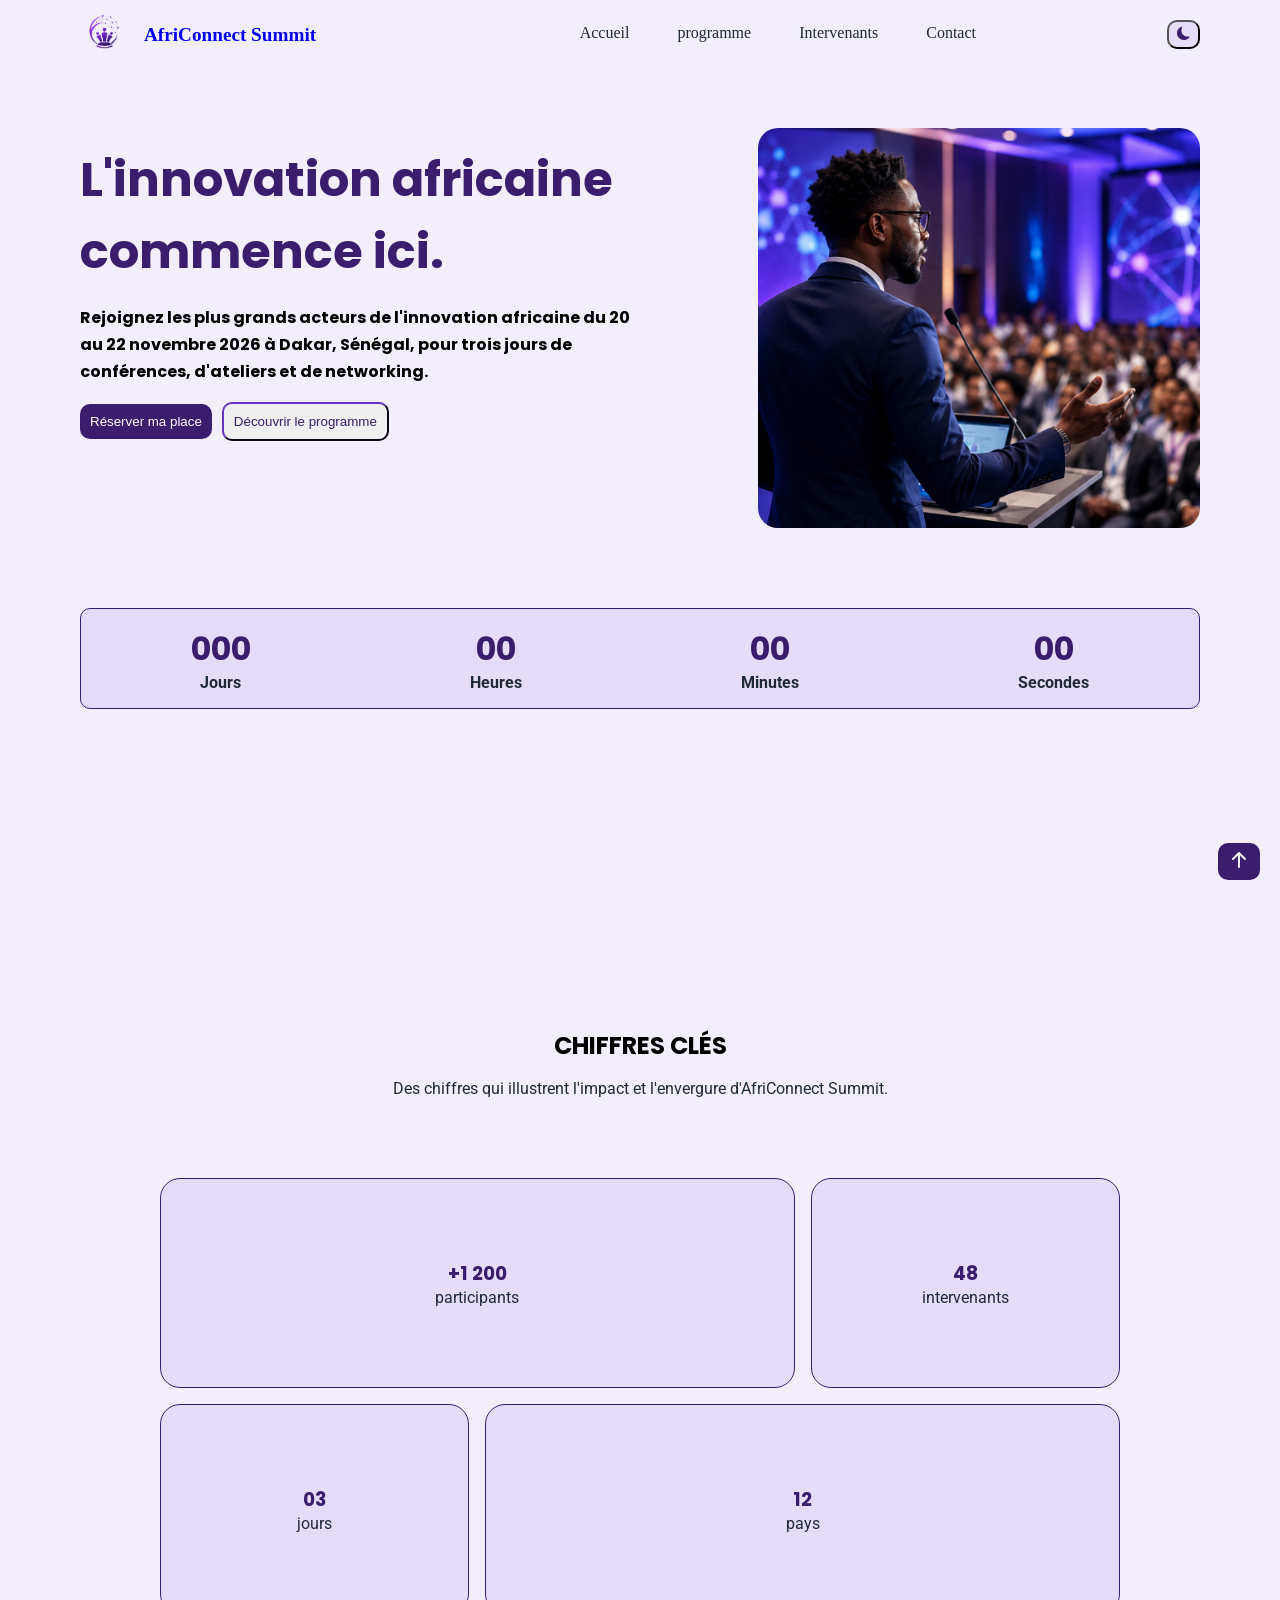
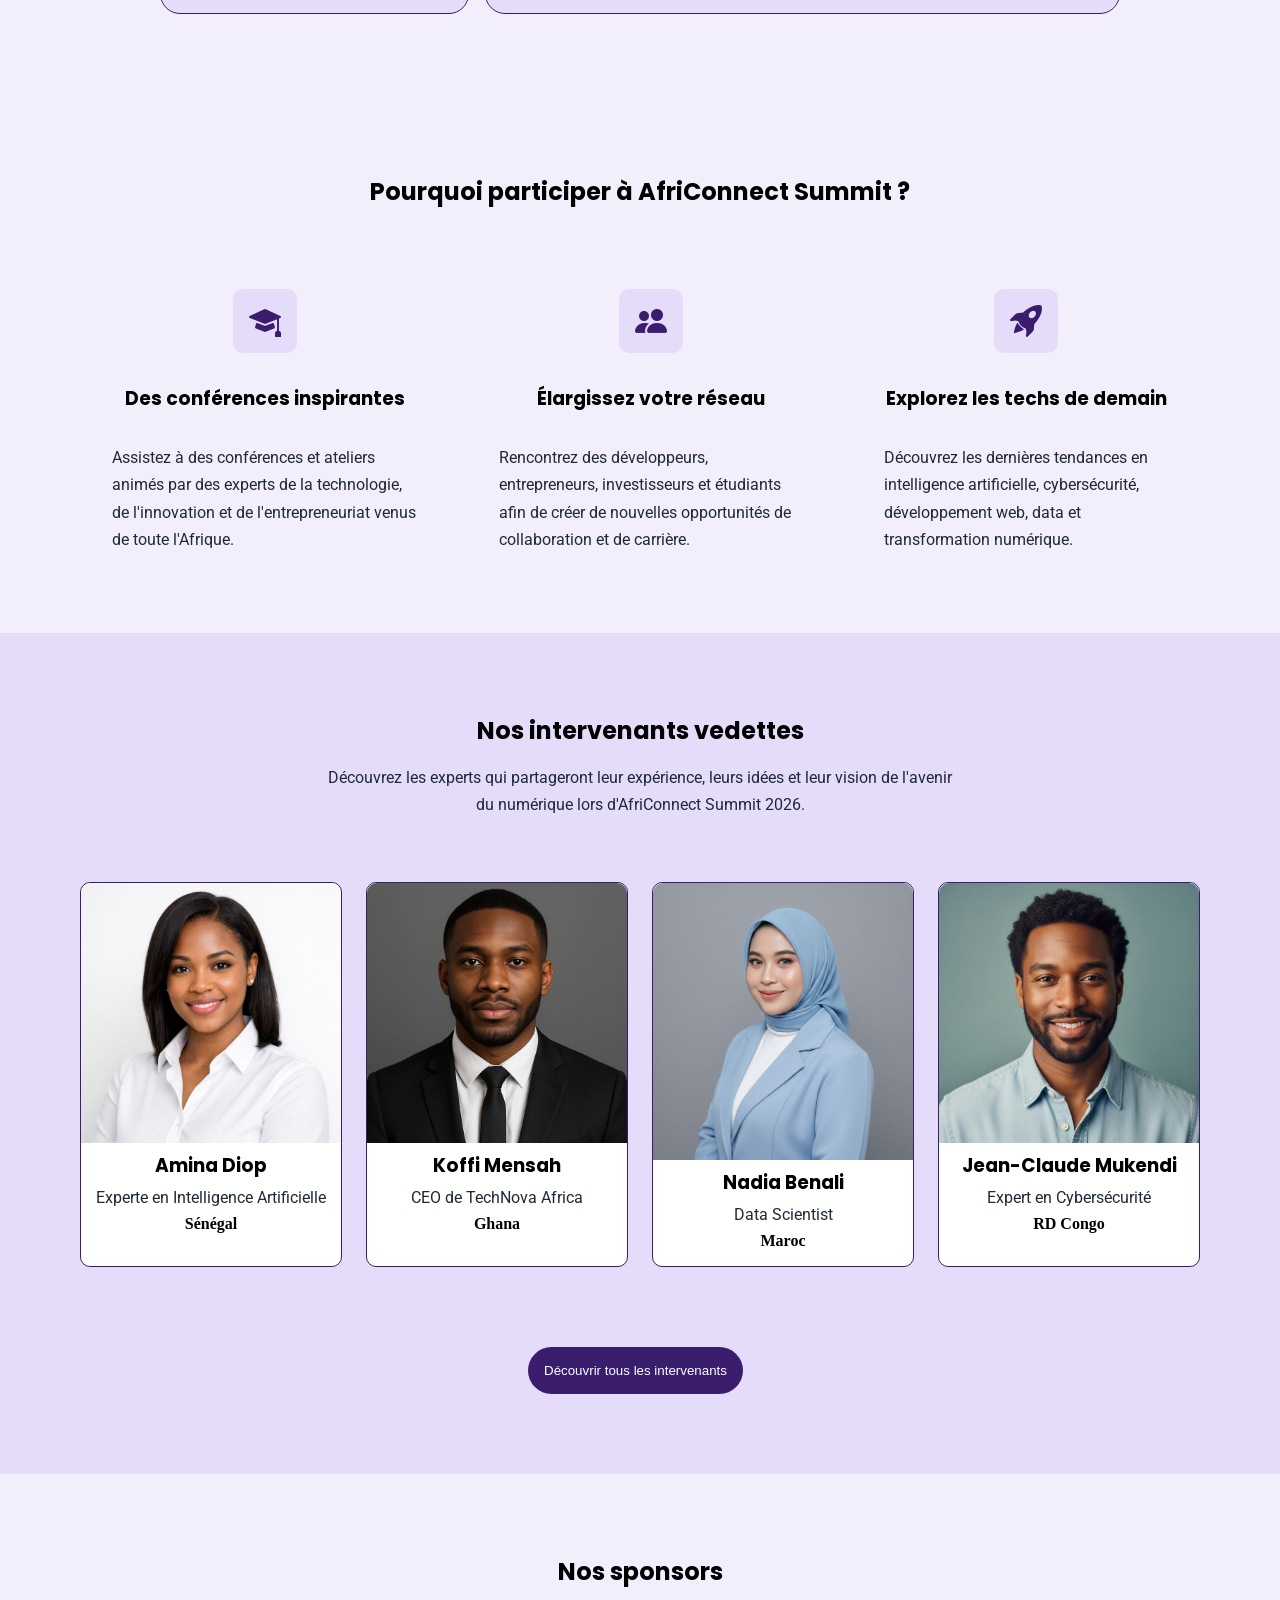
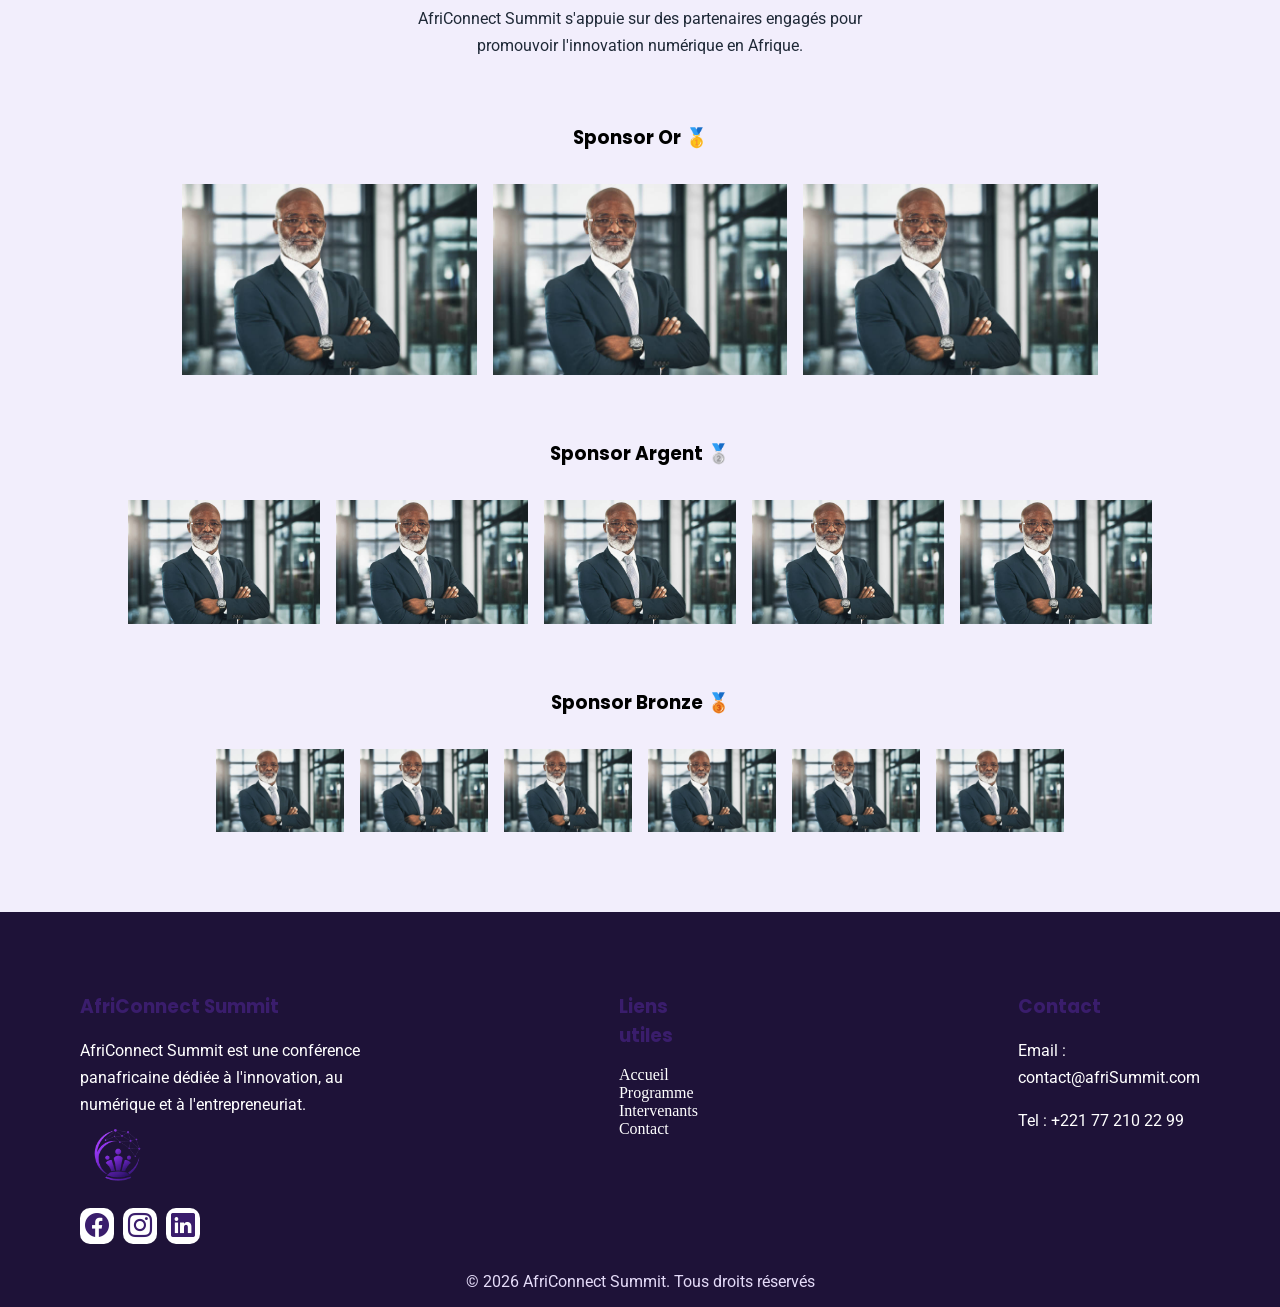
==== commit ded18973: "CSS : sections hero et cartes intervenants, effets hover" ====
--- a/index.html
+++ b/index.html
@@ -19,7 +19,7 @@
         <nav>
             <div class="navbar">
                 <div class="logo">
-                    <img src="images/logo_AfriTalent-removebg.png" alt="AfriConnect Summit">
+                    <img src="images/logo_AfriConnect_Summit-removebg-preview.png" alt="AfriConnect Summit">
                     <a href="index.html">
                         AfriConnect Summit
                     </a>
@@ -55,23 +55,23 @@
                         <button id="btn2"><a href="programme.html">Découvrir le programme</a></button>
                     </div>
                 </div>
-                <img src="images/Amadou_Diallo.jpg" alt="Accueil">
+                <img src="images/hero.png" alt="Accueil">
             </div>
             <div id="compte-rebour">
 
-                <div>
+                <div class="nbr">
                     <h3>000</h3>
                     <p>Jours</p>
                 </div>
-                <div>
+                <div class="nbr">
                     <h3>00</h3>
                     <p>Heures</p>
                 </div>
-                <div>
+                <div class="nbr">
                     <h3>00</h3>
                     <p>Minutes</p>
                 </div>
-                <div>
+                <div class="nbr">
                     <h3>00</h3>
                     <p>Secondes</p>
                 </div>
@@ -136,25 +136,25 @@
             </div>
             <div id="intervenant-container">
                 <div class="card-intrvnt">
-                    <img src="images/Amadou_Diallo.jpg" alt="Amina Diop">
+                    <img src="images/Amina_Diop.jpg" alt="Amina Diop">
                     <h3>Amina Diop</h3>
                     <p>Experte en Intelligence Artificielle</p>
                     <strong>Sénégal</strong>
                 </div>
                 <div class="card-intrvnt">
-                    <img src="images/Amadou_Diallo.jpg" alt="Koffi Mensah">
+                    <img src="images/koffi_Mensa.jpg" alt="Koffi Mensah">
                     <h3>Koffi Mensah</h3>
                     <p>CEO de TechNova Africa</p>
                     <strong>Ghana</strong>
                 </div>
                 <div class="card-intrvnt">
-                    <img src="images/Amadou_Diallo.jpg" alt="Nadia Benali">
+                    <img src="images/Nadia.jpg" alt="Nadia Benali">
                     <h3>Nadia Benali</h3>
                     <p>Data Scientist</p>
                     <strong>Maroc</strong>
                 </div>
                 <div class="card-intrvnt">
-                    <img src="images/Amadou_Diallo.jpg" alt="Jean-Claude Mukendi">
+                    <img src="images/Jean.jpg" alt="Jean-Claude Mukendi">
                     <h3>Jean-Claude Mukendi</h3>
                     <p>Expert en Cybersécurité</p>
                     <strong>RD Congo</strong>
@@ -211,7 +211,7 @@
                 <div id="description">
                     <h3>AfriConnect Summit</h3>
                     <p>AfriConnect Summit est une conférence panafricaine dédiée à l'innovation, au numérique et à l'entrepreneuriat.</p>
-                    <img src="images/logo_AfriTalent-removebg.png" alt="">
+                    <img src="images/logo_AfriConnect_Summit-removebg-preview.png" alt="">
                 </div>
 
                 <div id="lien">
--- a/css/style.css
+++ b/css/style.css
@@ -133,7 +133,7 @@
 }
 .titre h1{
     color: var(--primary-color);
-    font-size: 3.5rem;
+    font-size: 3rem;
 }
 .titre h2{
     padding-top: 1rem;
@@ -175,13 +175,15 @@
     color: var(--carte-color);
 }
 #hero-style img{
-    width: 40%;
+    width: 100%;
+    height: 400px;
+    object-fit: cover;
+    border-radius: var(--radius-lg);
 }
 #compte-rebour{
     display: flex;
-    justify-content: center;
-    gap: 10rem;
-    margin: 5rem 15rem 0 15rem;
+    justify-content: space-around;
+    margin: 5rem 5rem 0 5rem;
     background-color: var(--secondary-color);
     padding: 1rem 0;
     border: 1px solid var(--primary-color);
@@ -190,9 +192,11 @@
 #compte-rebour div h3{
     color: var(--primary-color);
     font-size: 2rem;
+    text-align: center;
 }
 #compte-rebour div p{
     font-weight: bold;
+    text-align: center;
 }
 
 /* Section Chiffre cles */
@@ -327,7 +331,7 @@
     margin: 5rem 0 0 33rem;
     padding: 1rem;
     background-color: var(--primary-color);
-    border-radius: var(--radius-md);
+    border-radius: var(--radius-xl);
     border: none;
     transition: transform 1s ease ;
 }
@@ -338,6 +342,7 @@
 #btn-intrvnt:hover{
     padding: 1rem 0.5rem;
     transform: translateY(10px);
+    box-shadow: 0 15px 30px var(--primary-color);
 }
 
 /* Section Nos sponsors */
@@ -466,34 +471,37 @@
 /* ========= Page 2 : Programme ======== */
 /* Section Hero */
 #hero-programme{
-    /* padding-top: 5rem; */
-    background-image: linear-gradient(to bottom,rgba(0, 0, 0, 0.5),rgba(0, 0, 0, 0.5)),url("../images/Amadou_Diallo.jpg");
-    height: 100vh;
-    background-size: cover;
-    /* background-position: center; */
-}
-#hero-titre{
-    text-align: center;
-    /* font-size: 3em; */
-    color: var(--primary-color);
-    padding: 10rem 5rem 0 5rem;
-}
+    min-height: 45vh;
+    background: linear-gradient(135deg, var(--primary-color), var(--dark-color));  /*135 dégradé diagonale L/R*/
+    display: flex;
+    justify-content: center;
+    align-items: center;
+    text-align: center;
+    padding: 2rem 3rem;
+}
+
 #hero-titre h1{
+    color: var(--carte-color);
     font-size: 3rem;
-}
-#hero-titre P{
-    padding-top: 2rem;
-    font-size: 2rem;
-    color: var(--carte-color);
-}
-#hero-titre P a{
+    margin-bottom: 1rem;
+}
+
+#hero-titre p{
+    color: var(--secondary-color);
+    font-size: 1rem;
+}
+
+#hero-titre p a{
     text-decoration: none;
     color: var(--carte-color);
-    transition: color 0.5s ease;
-}
-#hero-titre P a:hover{
-    color: var(--primary-color);
-}
+    font-weight: 600;
+    transition: color 0.3s ease
+}
+
+#hero-titre p a:hover{
+    color: var(--secondary-color);
+}
+
 
 /* Section programme */
 #programme{
@@ -514,7 +522,7 @@
     border-radius: var(--radius-xl);
     border: none;
     margin-right: 1rem;
-    transition: transform 0.5s ease
+    transition: transform 0.5s ease;
 }
 #btn-programme button:hover{
     transform: translateY(-10px);
@@ -542,12 +550,16 @@
     border-collapse: collapse;
     position: relative;
     margin-left: 15rem;
+    box-shadow: 0 4px 15px var(--secondary-color);
 }
 td, th{
-    border: var(--text-color) 1px solid;  
     padding: 2rem;
 }
 th{
+    background-color: var(--primary-color);
+    color: var(--carte-color);
+}
+.colonne{
     background-color: var(--secondary-color);
 }
 
@@ -657,30 +669,31 @@
 /* ======== Page 3 : Intervenants ======== */
 /* Section hero */
 #hero-intervenant{
-    background-image: linear-gradient(to bottom,rgba(0, 0, 0, 0.5),rgba(0, 0, 0, 0.5)),url("../images/Amadou_Diallo.jpg");
-    height: 100vh;
-    background-size: cover;
-}
-#titre-hero-intrvnt{
-    text-align: center;
-    color: var(--primary-color);
-    padding: 10rem 5rem 0 5rem;
+    min-height: 45vh;
+    background: linear-gradient(135deg, var(--primary-color), var(--dark-color));  /*135 dégradé diagonale L/R*/
+    display: flex;
+    justify-content: center;
+    align-items: center;
+    text-align: center;
+    padding: 2rem;
 }
 #titre-hero-intrvnt h1{
+    color: var(--carte-color);
     font-size: 3rem;
+    margin-bottom: 1rem;
 }
 #titre-hero-intrvnt p{
-    padding-top: 2rem;
-    font-size: 2rem;
-    color: var(--carte-color);
+    color: var(--secondary-color);
+    font-size: 1rem;
 }
 #titre-hero-intrvnt P a{
     text-decoration: none;
     color: var(--carte-color);
-    transition: color 0.5s ease;
+    font-weight: 600;
+    transition: color 0.3s ease
 }
 #titre-hero-intrvnt P a:hover{
-    color: var(--primary-color);
+    color: var(--secondary-color);
 }
 
 /* Section intervenants */
@@ -692,12 +705,13 @@
     padding: 0.5rem 2rem;
     background-color: var(--primary-color);
     color: var(--carte-color);
-    border-radius: var(--radius-md);
+    border-radius: var(--radius-xl);
     border: none;
     transition: transform 0.5s ease
 }
 #intervenant select:hover{
     transform: translateY(-10px);
+    box-shadow: 0 15px 30px var(--primary-color);
 }
 #profit-container{
     display: grid;
@@ -732,30 +746,31 @@
 /* ======== Page 4 : Contact ======== */
 /* Section Hero */
 #hero-contact{
-    background-image: linear-gradient(to bottom,rgba(0, 0, 0, 0.5),rgba(0, 0, 0, 0.5)),url("../images/Amadou_Diallo.jpg");
-    height: 100vh;
-    background-size: cover;
-}
-#titre-hero-contact{
-    text-align: center;
-    color: var(--primary-color);
-    padding: 10rem 5rem 0 5rem;
+    min-height: 45vh;
+    background: linear-gradient(135deg, var(--primary-color), var(--dark-color));  /*135 dégradé diagonale L/R*/
+    display: flex;
+    justify-content: center;
+    align-items: center;
+    text-align: center;
+    padding: 2rem 15rem;
 }
 #titre-hero-contact h1{
+    color: var(--carte-color);
     font-size: 3rem;
+    margin-bottom: 1rem;
 }
 #titre-hero-contact p{
-    padding-top: 2rem;
-    font-size: 2rem;
-    color: var(--carte-color);
+    color: var(--secondary-color);
+    font-size: 1rem;
 }
 #titre-hero-contact p a{
     text-decoration: none;
     color: var(--carte-color);
-    transition: color 0.5s ease;
+    font-weight: 600;
+    transition: color 0.3s ease
 }
 #titre-hero-contact p a:hover{
-    color: var(--primary-color);
+    color: var(--secondary-color);
 }
 
 /* Section formulaire */
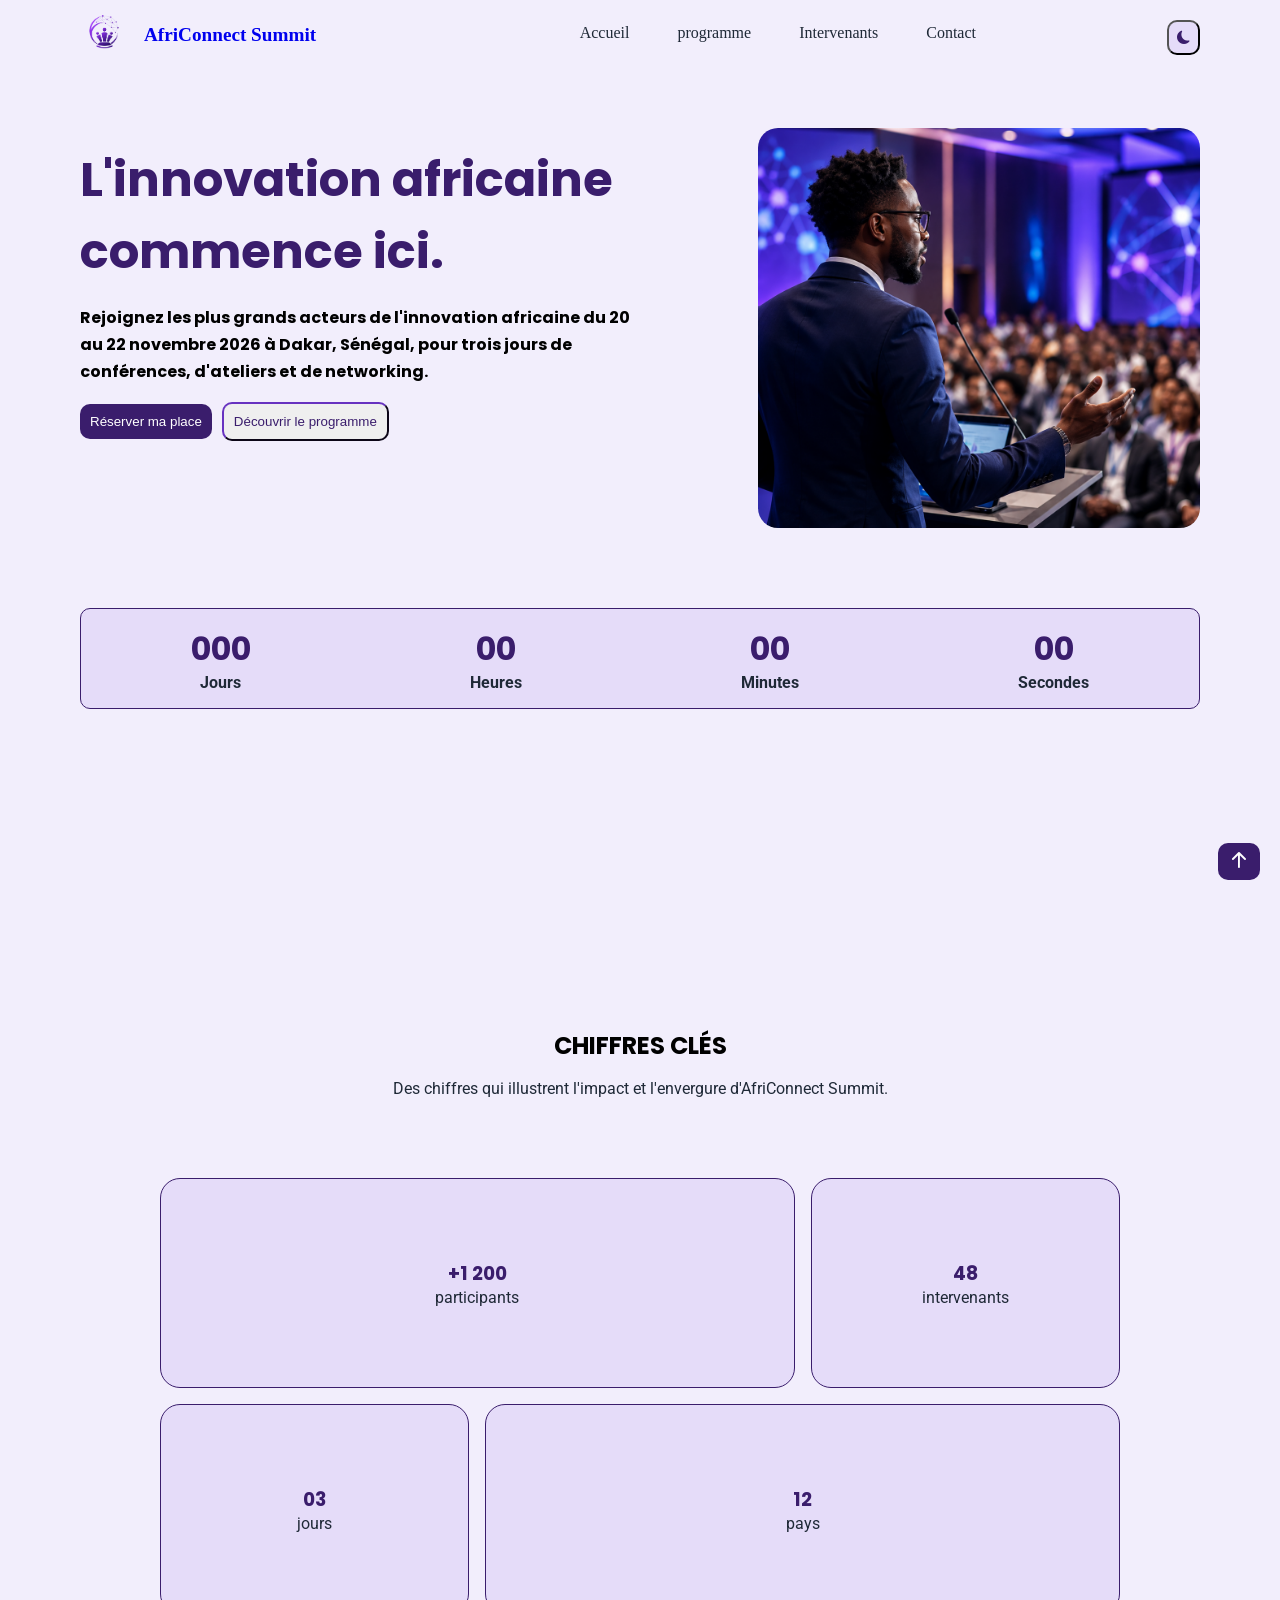
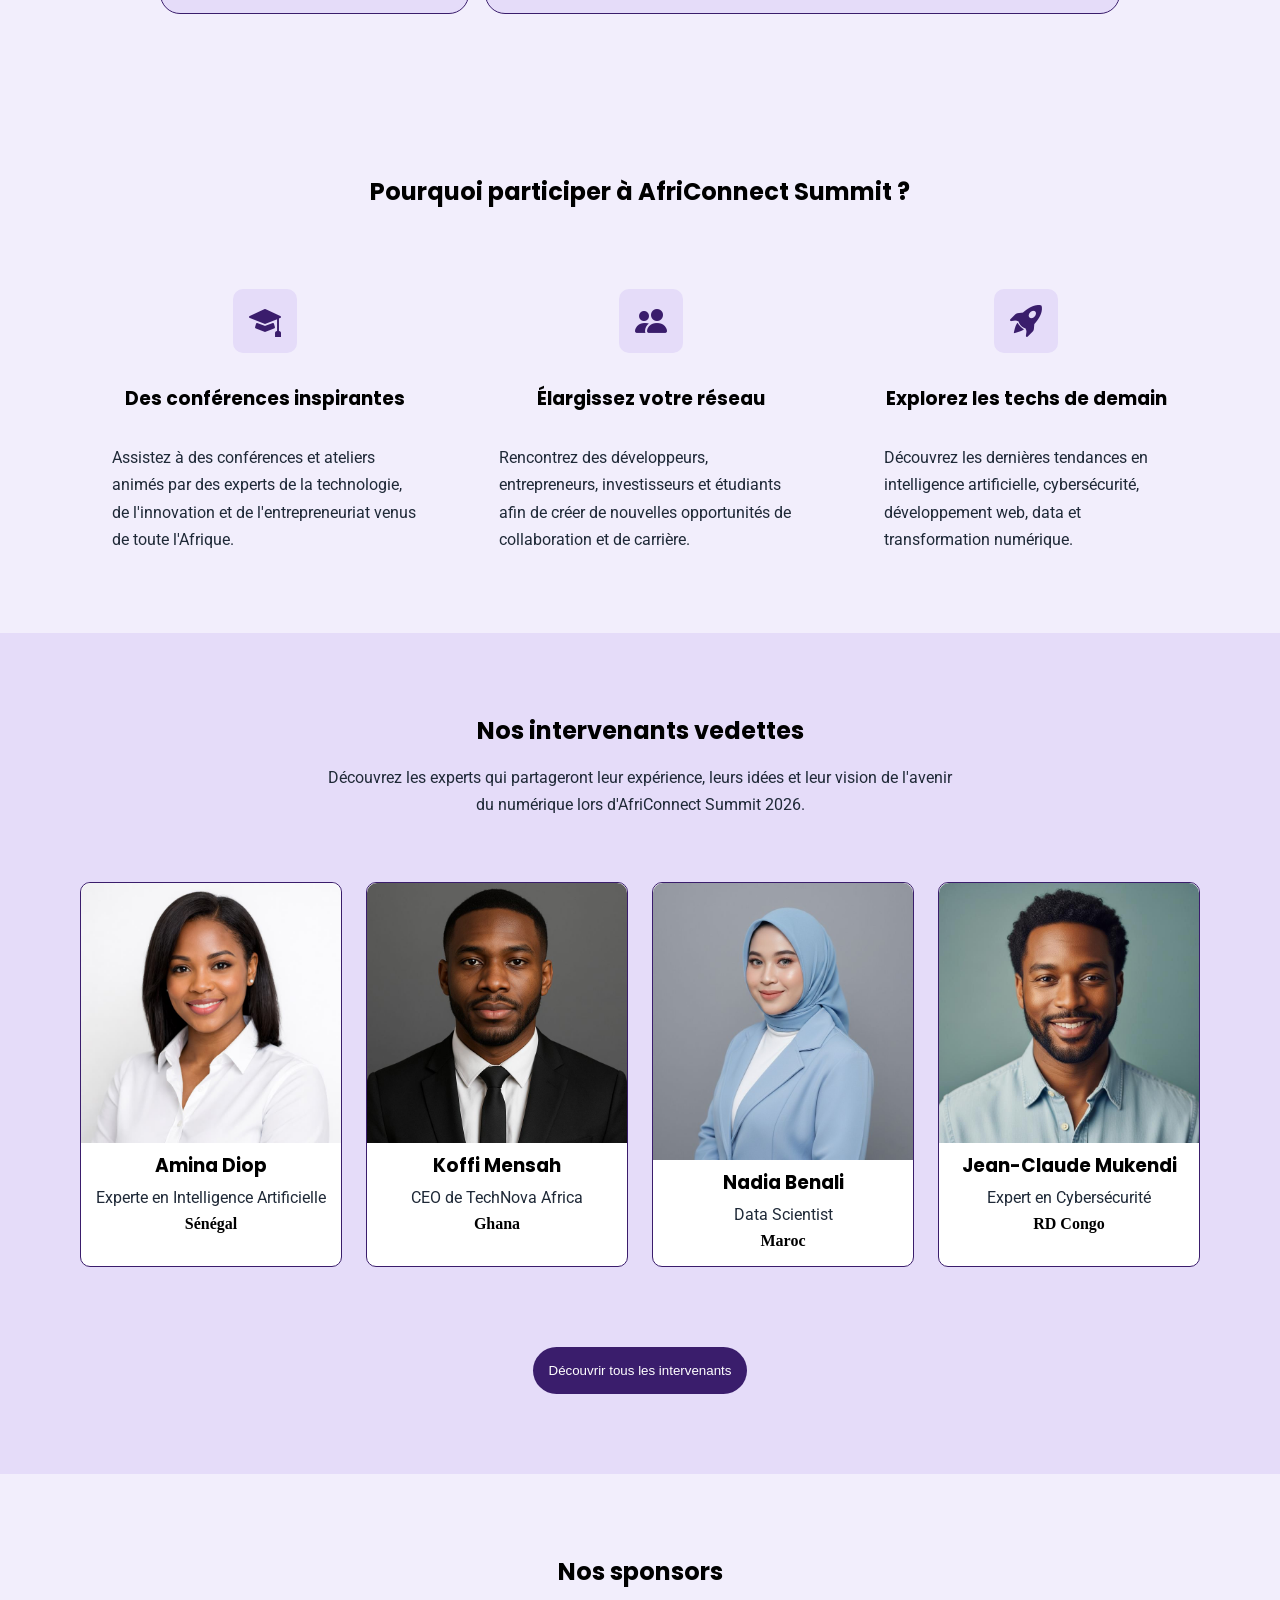
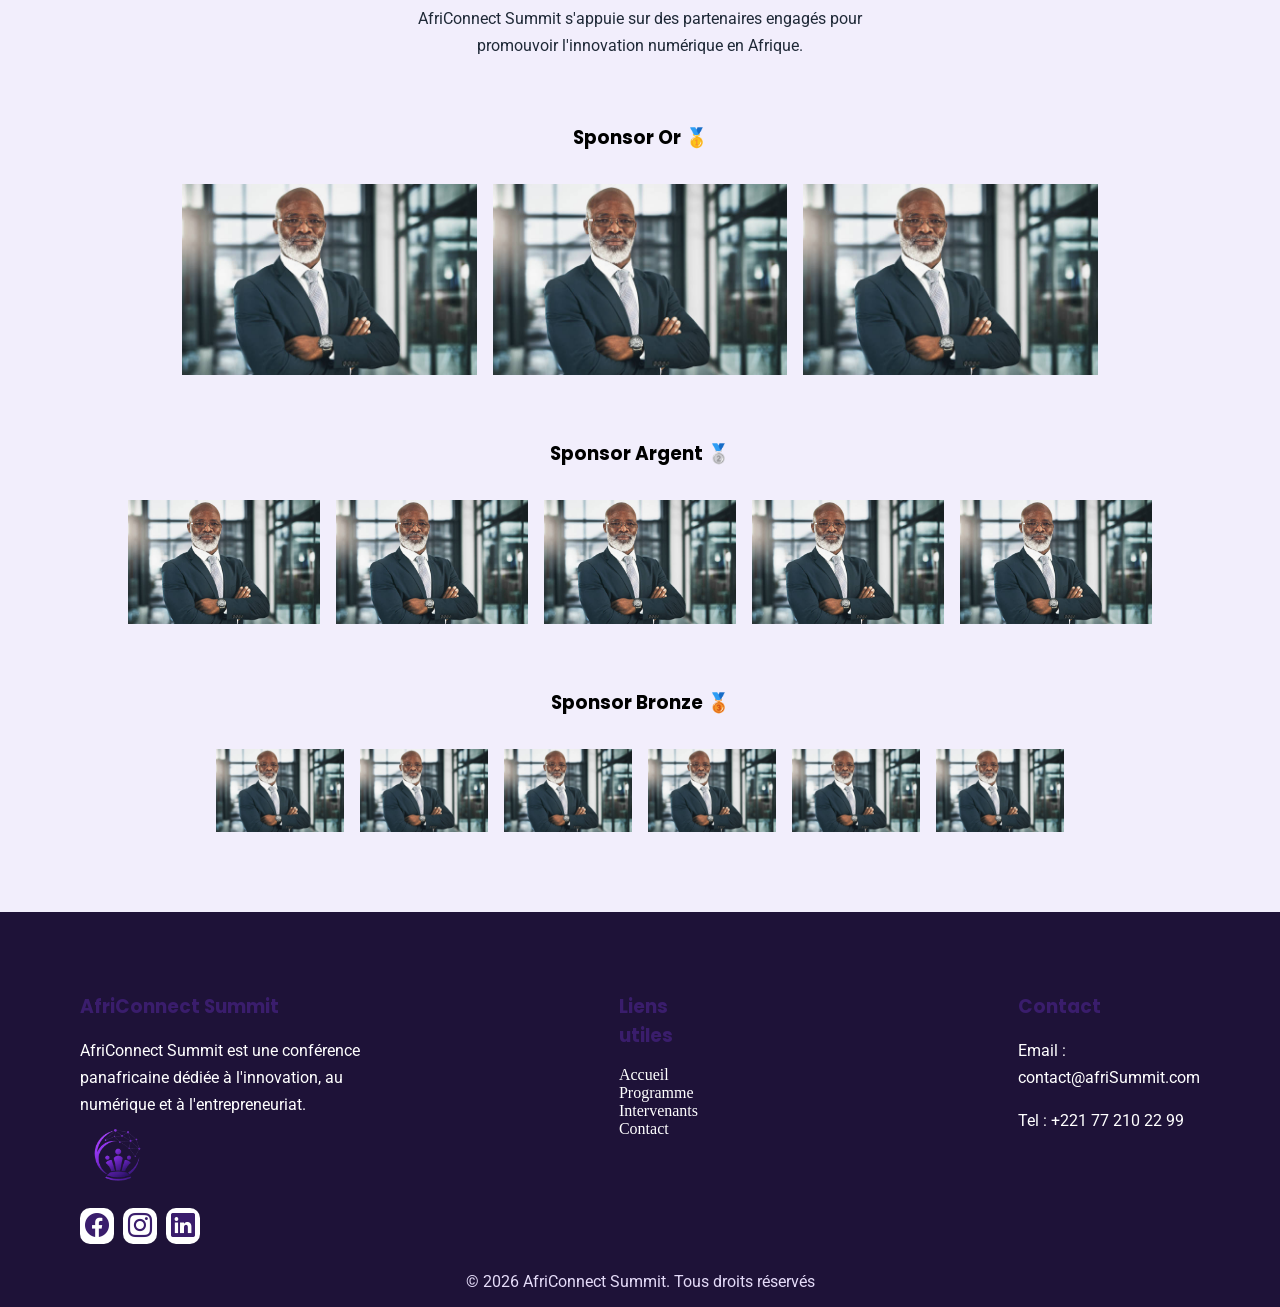
==== commit c065e4f8: "CSS : responsive design mobile et tablette, media queries" ====
--- a/index.html
+++ b/index.html
@@ -30,13 +30,13 @@
                     <li><a href="intervenants.html">Intervenants</a></li>
                     <li><a href="contact.html">Contact</a></li>
                 </ul>
-            </div>
-            <button class="btn-dark">
-                <i class="bi bi-moon-fill"></i>
-            </button>
-            <button class="menu-burger">
-                <i class="bi bi-list"></i>
-            </button>
+                <button class="btn-dark">
+                    <i class="bi bi-moon-fill"></i>
+                </button>
+                <button class="menu-burger">
+                    <i class="bi bi-list"></i>
+                </button>
+            </div>
         </nav>
     </header>
     
@@ -160,8 +160,9 @@
                     <strong>RD Congo</strong>
                 </div>
             </div>
-            <button id="btn-intrvnt"><a href="intervenants.html">Découvrir tous les intervenants </a></button>
-            
+            <div id="btn-container">
+                <button id="btn-intrvnt"><a href="intervenants.html">Découvrir tous les intervenants </a></button>
+            </div>
         </section>
 
         <!-- SECTION SPONSORS -->
--- a/css/style.css
+++ b/css/style.css
@@ -30,6 +30,29 @@
     --text-color:#F8FAFC;         
 }
 
+/* ===== Keyframes animation ===== */
+@keyframes botom{
+    from{
+        opacity: 0;
+        transform: translateY(30px);
+    }
+    to{
+        opacity: 1;
+        transform: translateY(0);
+    }
+}
+
+@keyframes right{
+    from{
+        opacity: 0;
+        transform: translateX(30px);
+    }
+    to{
+        opacity: 1;
+        transform: translateX(0);
+    }
+}
+
 /*==== Reset + base ====*/
 *{
     margin: 0;
@@ -97,13 +120,13 @@
     top: 20px;
     right: 5rem;
     z-index: 999;
-    padding: 0.3rem 0.5rem;
+    padding: 0.5rem;
     border-radius: var(--radius-md);
     color: var(--primary-color);
     background-color: var(--secondary-color);
 }
 .menu-burger{
-    position: fixed;
+    /* position: fixed; */
     top: 20px;
     right: 2rem;
     z-index: 999;
@@ -134,14 +157,17 @@
 .titre h1{
     color: var(--primary-color);
     font-size: 3rem;
+    animation: botom 1s ease;
 }
 .titre h2{
     padding-top: 1rem;
     font-size: 1rem;
     line-height: 1.7rem;
+    animation: botom 1.2s ease;
 }
 #btn-hero{
     padding-top: 1rem;
+    animation: botom 1.5s ease;
 }
 #btn-hero #btn1{
     padding: 10px;
@@ -179,6 +205,7 @@
     height: 400px;
     object-fit: cover;
     border-radius: var(--radius-lg);
+    animation: right 1s ease;
 }
 #compte-rebour{
     display: flex;
@@ -288,7 +315,6 @@
 /* SECTION INTERVENANTS */
 #intervenant{
     padding: 5rem 0;
-    /* margin: 0 10rem; */
     background-color: var(--secondary-color);
 }
 #titre-intervenant{
@@ -327,8 +353,12 @@
 .card-intrvnt strong{
     /* color: var(--primary-color); */
 }
+#btn-container{
+    display: flex;
+    justify-content: center;
+    margin-top: 5rem;
+}
 #btn-intrvnt{
-    margin: 5rem 0 0 33rem;
     padding: 1rem;
     background-color: var(--primary-color);
     border-radius: var(--radius-xl);
@@ -546,10 +576,12 @@
 #jour3 h2{
     padding-bottom: 3rem;
 }
+.table-align{
+    display: flex;
+    justify-content: center;
+}
 table{
     border-collapse: collapse;
-    position: relative;
-    margin-left: 15rem;
     box-shadow: 0 4px 15px var(--secondary-color);
 }
 td, th{
@@ -609,7 +641,6 @@
     flex-direction: column;
     gap: 1rem;
     align-items: center;
-    /* margin: 0 6.4rem; */
     background-color: var(--carte-color);
     border: 1.5px solid var(--primary-color);
     border-radius: var(--radius-md);
@@ -626,7 +657,6 @@
     flex-direction: column;
     gap: 1rem;
     align-items: center;
-    /* margin: 0 6rem; */
     background-color: var(--carte-color);
     border: 1.5px solid var(--primary-color);
     border-radius: var(--radius-md);
@@ -643,7 +673,6 @@
     flex-direction: column;
     gap: 1rem;
     align-items: center;
-    /* margin: 0 5rem; */
     background-color: var(--carte-color);
     border: 1.5px solid var(--primary-color);
     border-radius: var(--radius-md);
@@ -781,7 +810,6 @@
     display: flex;
     flex-wrap: wrap;
     justify-content: space-around;
-    /* gap: 2rem; */
 }
 #form{
     width: 60%;
@@ -929,5 +957,595 @@
 
 /* Section iframe */
 #iframe{
-    padding: 5rem;
+    padding: 5rem 1.5rem;
+    display: flex;
+    justify-content: center;
+}
+iframe{
+    width: 80%;
+    border-radius: var(--radius-lg);
+}
+
+
+
+/* ===========================================================
+MEDIA QUERIES — Adaptations selon la taille de l'ecran
+=========================================================== */
+
+    /* ======== Page 1 : ACCUEIL ========= */
+/* --- Mobile : ecrans de 767px et moins --- */
+@media (max-width: 767px){
+    /* Navbar */
+    .navbar{
+        padding: 1rem 2rem;
+        align-items: center;
+    }
+    .logo a{
+        font-size: 1rem;
+    }
+    .navbar img{
+        height: 2.5rem;
+    }
+    .btn-dark{
+        right: 5.5rem;
+        top: 18px;
+    }
+    .menu-burger{
+        display: block;         /*Pour afficher l'icône du burger*/
+        color: var(--primary-color);
+    }
+    /* Menu caché */
+    .menu{
+        display: none;      /*Pour cacher le menu*/
+        position: absolute;     /*Pour déplacer élément par rapport à son parent*/
+        top: 100%;
+        left: 0;
+        width: 100%;
+        flex-direction: column;
+        gap: 0;
+        background: var(--background-color);
+        padding: 1rem 0;
+        /* box-shadow: 0 8px 20px rgba(0,0,0,.08); */
+    }
+    .menu li{
+        text-align: center;
+        padding: 0.8rem 0;
+    }
+    .menu li a{
+        display: block;     /*Pour afficher les liens*/
+        width: 100%;
+    }
+
+    /* Section Hero */
+    #hero-accueil{
+        min-height: auto;       /*L'hauteur va s'adapter en fonction du contenu.*/
+        padding: 7rem 1.5rem 3rem;
+    }
+    #hero-style{
+        flex-direction: column;
+        align-items: center;
+        padding: 0;
+        gap: 2rem;
+    }
+    .titre{
+        margin-top: 0;
+        padding-right: 0;
+        text-align: center;
+    }
+    .titre h1{
+        font-size: 2.2rem;
+        line-height: 1.3;
+    }
+    #btn-hero{
+        display: flex;
+        flex-direction: column;
+        gap: 1rem;
+        align-items: center;
+    }
+    #btn-hero #btn1, #btn-hero #btn2{
+        width: 100%;
+        max-width: 280px;
+        margin: 0;
+    }
+    #hero-style img{
+        width: 100%;
+        max-width: 350px;
+        height: auto;
+    }
+    /* Compte à rebours */
+    #compte-rebour{
+        flex-wrap: wrap;
+        gap: 1.5rem;
+        margin: 3rem 0 0;
+        padding: 1.5rem 1rem;
+    }
+    #compte-rebour div h3{
+        font-size: 1.7rem;
+    }
+    #compte-rebour div p{
+        font-size: 0.95rem;
+    }
+
+    /* SECTION CHIFFRES CLÉS */
+    #chiffre{
+        padding: 5rem 1.5rem;
+        margin: 0;
+    }
+    #chiffre-cles{
+        gap: 1.5rem;
+    }
+    #chiffre1{
+        grid-row: 1;
+        grid-column: 1;
+    }
+    #chiffre2{
+        grid-row: 2;
+        grid-column: 1;
+    }
+    #chiffre3{
+        grid-row: 3;
+        grid-column: 1;
+    }
+    #chiffre4{
+        grid-row: 4;
+        grid-column: 1;
+    }
+
+    /* SECTION  POURQUOI PARTICIPER */
+    #Pourquoi{
+        padding: 5rem 1.5rem;
+        margin: 0;
+    }
+    #Pourquoi h2{
+        text-align: center;
+    }
+    #container-pourquoi{
+        flex-wrap: wrap;
+    }
+    .fils-pourquoi p{
+        text-align: center;
+    }
+
+    /* Section Intervenant */
+    #intervenant{
+        padding: 5rem 1.5rem;
+    }
+    #titre-intervenant p{
+        padding: 1rem 0;
+        line-height: 1.7rem;
+    }
+
+    /* Section Sponsor */
+    #sponsor{
+        padding: 5rem 1.5rem;
+    }
+    #titre-sponsor p{
+        padding: 0;
+    }
+    #sponsor-or{
+        flex-wrap: wrap;
+        gap: 1.5rem;
+    }
+    #sponsor-or img{
+        width: 40%;
+    }
+    #sponsor-argent{
+        flex-wrap: wrap;
+        gap: 1.5rem;
+    }
+    #sponsor-argent img{
+        width: 25%;
+    }
+    #sponsor-bronze{
+        flex-wrap: wrap;
+        gap: 1.5rem;
+    }
+    #sponsor-bronze img{
+        width: 20%;
+    }
+
+    /* Footer */
+    footer{
+        padding: 5rem 1.5rem 0;
+    }
+    #infos{
+        display: flex;
+        flex-wrap: wrap;
+        justify-content: space-between;
+    }
+    #description{
+        padding-right: 3rem;
+    }
+    #lien{
+        margin-right: 5rem;
+    }
+    #contact{
+        padding-top: 2rem;
+        margin-left: 0rem;
+    }
+    #reseau{
+        padding-top: 2rem;
+    }
+}
+
+/* --- TABLETTE : ecrans compris entre 768px et 1023px --- */
+@media (min-width: 768px) and (max-width: 1023px){
+    /* Navbar */
+    .navbar{
+        padding: 1rem 2rem;
+        align-items: center;
+    }
+    .logo a{
+        font-size: 1rem;
+    }
+    .navbar img{
+        height: 2.5rem;
+    }
+    .btn-dark{
+        right: 5.5rem;
+        top: 18px;
+    }
+    .menu-burger{
+        display: block;         /*Pour afficher l'icône du burger*/
+        color: var(--primary-color);
+    }
+    /* Menu caché */
+    .menu{
+        display: none;      /*Pour cacher le menu*/
+        position: absolute;     /*Pour déplacer élément par rapport à son parent*/
+        top: 100%;
+        left: 0;
+        width: 100%;
+        flex-direction: column;
+        gap: 0;
+        background: var(--background-color);
+        padding: 1rem 0;
+        /* box-shadow: 0 8px 20px rgba(0,0,0,.08); */
+    }
+    .menu li{
+        text-align: center;
+        padding: 0.8rem 0;
+    }
+    .menu li a{
+        display: block;     /*Pour afficher les liens*/
+        width: 100%;
+    }
+
+    /* Section Hero */
+    #hero-accueil{
+        min-height: auto;       /*L'hauteur va s'adapter en fonction du contenu.*/
+        padding: 7rem 1.5rem 3rem;
+    }
+    #hero-style{
+        flex-direction: column;
+        align-items: center;
+        padding: 0;
+        gap: 2rem;
+    }
+    .titre{
+        margin-top: 0;
+        padding: 0;
+        text-align: center;
+    }
+    .titre h1{
+        font-size: 2.2rem;
+        line-height: 1.3;
+        padding: 0 5rem;
+    }
+    .titre h2{
+        padding: 0 1rem;
+    }
+    #btn-hero{
+        display: flex;
+        flex-direction: column;
+        gap: 1rem;
+        align-items: center;
+    }
+    #btn-hero #btn1, #btn-hero #btn2{
+        width: 100%;
+        max-width: 280px;
+        margin: 0;
+    }
+    #hero-style img{
+        width: 100%;
+        max-width: 350px;
+        height: auto;
+    }
+    /* Compte à rebours */
+    #compte-rebour{
+        flex-wrap: wrap;
+        gap: 1.5rem;
+        margin: 3rem 0 0;
+        padding: 1.5rem 1rem;
+    }
+    #compte-rebour div h3{
+        font-size: 1.7rem;
+    }
+    #compte-rebour div p{
+        font-size: 0.95rem;
+    }
+
+    /* SECTION CHIFFRES CLÉS */
+    #chiffre{
+        padding: 5rem 1.5rem;
+        margin: 0;
+    }
+    #chiffre-cles{
+        gap: 1.5rem;
+    }
+    #chiffre1{
+        grid-row: 1;
+        grid-column: 1;
+    }
+    #chiffre2{
+        grid-row: 2;
+        grid-column: 1;
+    }
+    #chiffre3{
+        grid-row: 3;
+        grid-column: 1;
+    }
+    #chiffre4{
+        grid-row: 4;
+        grid-column: 1;
+    }
+
+    /* SECTION  POURQUOI PARTICIPER */
+    #Pourquoi{
+        padding: 5rem 1.5rem;
+        margin: 0;
+    }
+    #Pourquoi h2{
+        text-align: center;
+    }
+    #container-pourquoi{
+        flex-wrap: wrap;
+    }
+    .fils-pourquoi p{
+        text-align: center;
+        padding: 0 8rem;
+    }
+
+    /* Section Intervenant */
+    #intervenant{
+        padding: 5rem 1.5rem;
+    }
+    #titre-intervenant p{
+        padding: 1rem 5rem;
+        line-height: 1.7rem;
+    }
+
+    /* Section Sponsor */
+    #sponsor{
+        padding: 5rem 1.5rem;
+    }
+    #titre-sponsor p{
+        padding: 0 5rem;
+    }
+    #sponsor-or{
+        flex-wrap: wrap;
+        gap: 1.5rem;
+    }
+    #sponsor-or img{
+        width: 40%;
+    }
+    #sponsor-argent{
+        flex-wrap: wrap;
+        gap: 1.5rem;
+    }
+    #sponsor-argent img{
+        width: 25%;
+    }
+    #sponsor-bronze{
+        flex-wrap: wrap;
+        gap: 1.5rem;
+    }
+    #sponsor-bronze img{
+        width: 20%;
+    }
+
+    /* Footer */
+    footer{
+        padding: 5rem 1.5rem 0;
+    }
+    #infos{
+        display: flex;
+        flex-wrap: wrap;
+        justify-content: space-between;
+    }
+    #description{
+        padding-right: 19rem;
+    }
+    #contact{
+        margin-left: 0rem;
+    }
+    #reseau{
+        padding-top: 2rem;
+    }
+}
+
+
+/* ======== Page 2 : Programme ========= */
+/* --- Mobile : ecrans de 767px et moins --- */
+@media (max-width: 767px){
+    /* Section Hero */
+    #hero-programme{
+        padding: 2rem 1.5rem;
+    }
+    #hero-titre h1{
+        font-size: 2rem;
+    }
+
+    /* Section programme */
+    #programme{
+        padding: 5rem 1.5rem;
+    }
+    td, th{
+        padding: 0.5rem;
+        font-size: 0.7rem;
+    }
+
+    /* Section THÉMATIQUES */
+    #theme{
+        padding: 5rem 1.5rem;
+    }
+    #titre-theme p{
+        margin: 0 1rem;
+    }
+    #theme1{
+        grid-row: 1;
+    }
+    #theme2{
+        grid-row: 2;
+    }
+    #theme3{
+        grid-row: 3;
+    }
+    #theme4{
+        grid-row: 4;
+    }
+    #theme-container{
+        padding: 0;
+    }
+    #theme-container p{
+        text-align: center;
+        padding: 0 0.9rem;
+    }
+}
+/* --- TABLETTE : ecrans compris entre 768px et 1023px --- */
+@media (min-width: 768px) and (max-width: 1023px){
+    /* Section Programme */
+    #programme{
+        padding: 5rem 1.5rem;
+    }
+    td, th{
+        font-size: 1rem;
+    }
+
+    /* Section THÉMATIQUES */
+    #theme{
+        padding: 5rem 1.5rem;
+    }
+    #titre-theme p{
+        margin: 0 1rem;
+    }
+    #theme1{
+        grid-row: 1;
+        padding: 2rem 0;
+    }
+    #theme2{
+        grid-row: 2;
+        padding: 2rem 0;
+    }
+    #theme3{
+        grid-row: 3;
+        padding: 2rem 0;
+    }
+    #theme4{
+        grid-row: 4;
+        padding: 2rem 0;
+    }
+    #theme-container{
+        padding: 0 5rem;
+    }
+    #theme-container p{
+        text-align: center;
+        padding: 0 3rem;
+    }
+}
+
+
+    /* ======== Page 3 : Intervenants ========= */
+/* --- Mobile : ecrans de 767px et moins --- */
+@media (max-width: 767px){
+    /* Section Hero */
+    #hero-intervenant{
+        padding: 2rem 1.5rem;
+    }
+    #titre-hero-intrvnt h1{
+        font-size: 2rem;
+    }
+
+    /* Section Intervenants */
+    #intervenant{
+        padding: 5rem 1.5rem;
+    }
+    #profit-container{
+        margin: 0;
+    }
+}
+/* --- TABLETTE : ecrans compris entre 768px et 1023px --- */
+@media (min-width: 768px) and (max-width: 1023px){
+    /* Section Intervenants */
+    #intervenant{
+        padding: 5rem 1.5rem;
+    }
+    #profit-container{
+        margin: 0;
+    }
+}
+
+
+/* ======== Page 4 : Contact ========= */
+/* --- Mobile : ecrans de 767px et moins --- */
+@media (max-width: 767px){
+    /* Section Hero */
+    #hero-contact{
+        padding: 2rem 1.5rem;
+    }
+    #titre-hero-contact h1{
+        font-size: 2rem;
+    }
+
+    /* Section Formulaire */
+    #formulaire{
+        padding: 5rem 1.5rem;
+    }
+    #form{
+        width: 100%;
+    }
+
+    /* Section FAQ */
+    #FAQ{
+        padding: 5rem 1.5rem;
+    }
+
+    /* Section iframe */
+    #iframe{
+        padding: 1.5rem;
+    }
+    iframe{
+        width: 100%;
+    }
+}
+/* --- TABLETTE : ecrans compris entre 768px et 1023px --- */
+@media (min-width: 768px) and (max-width: 1023px){
+    /* Section Hero */
+    #hero-contact{
+        padding: 2rem 1.5rem;
+    }
+    #titre-hero-contact h1{
+        font-size: 3rem;
+    }
+
+    /* Section Formulaire */
+    #formulaire{
+        padding: 5rem 1.5rem;
+    }
+    #form{
+        width: 100%;
+    }
+
+    /* Section FAQ */
+    #FAQ{
+        padding: 5rem 1.5rem;
+    }
+
+    /* Section iframe */
+    #iframe{
+        padding: 5rem 1.5rem;
+    }
+    iframe{
+        width: 100%;
+    }
 }
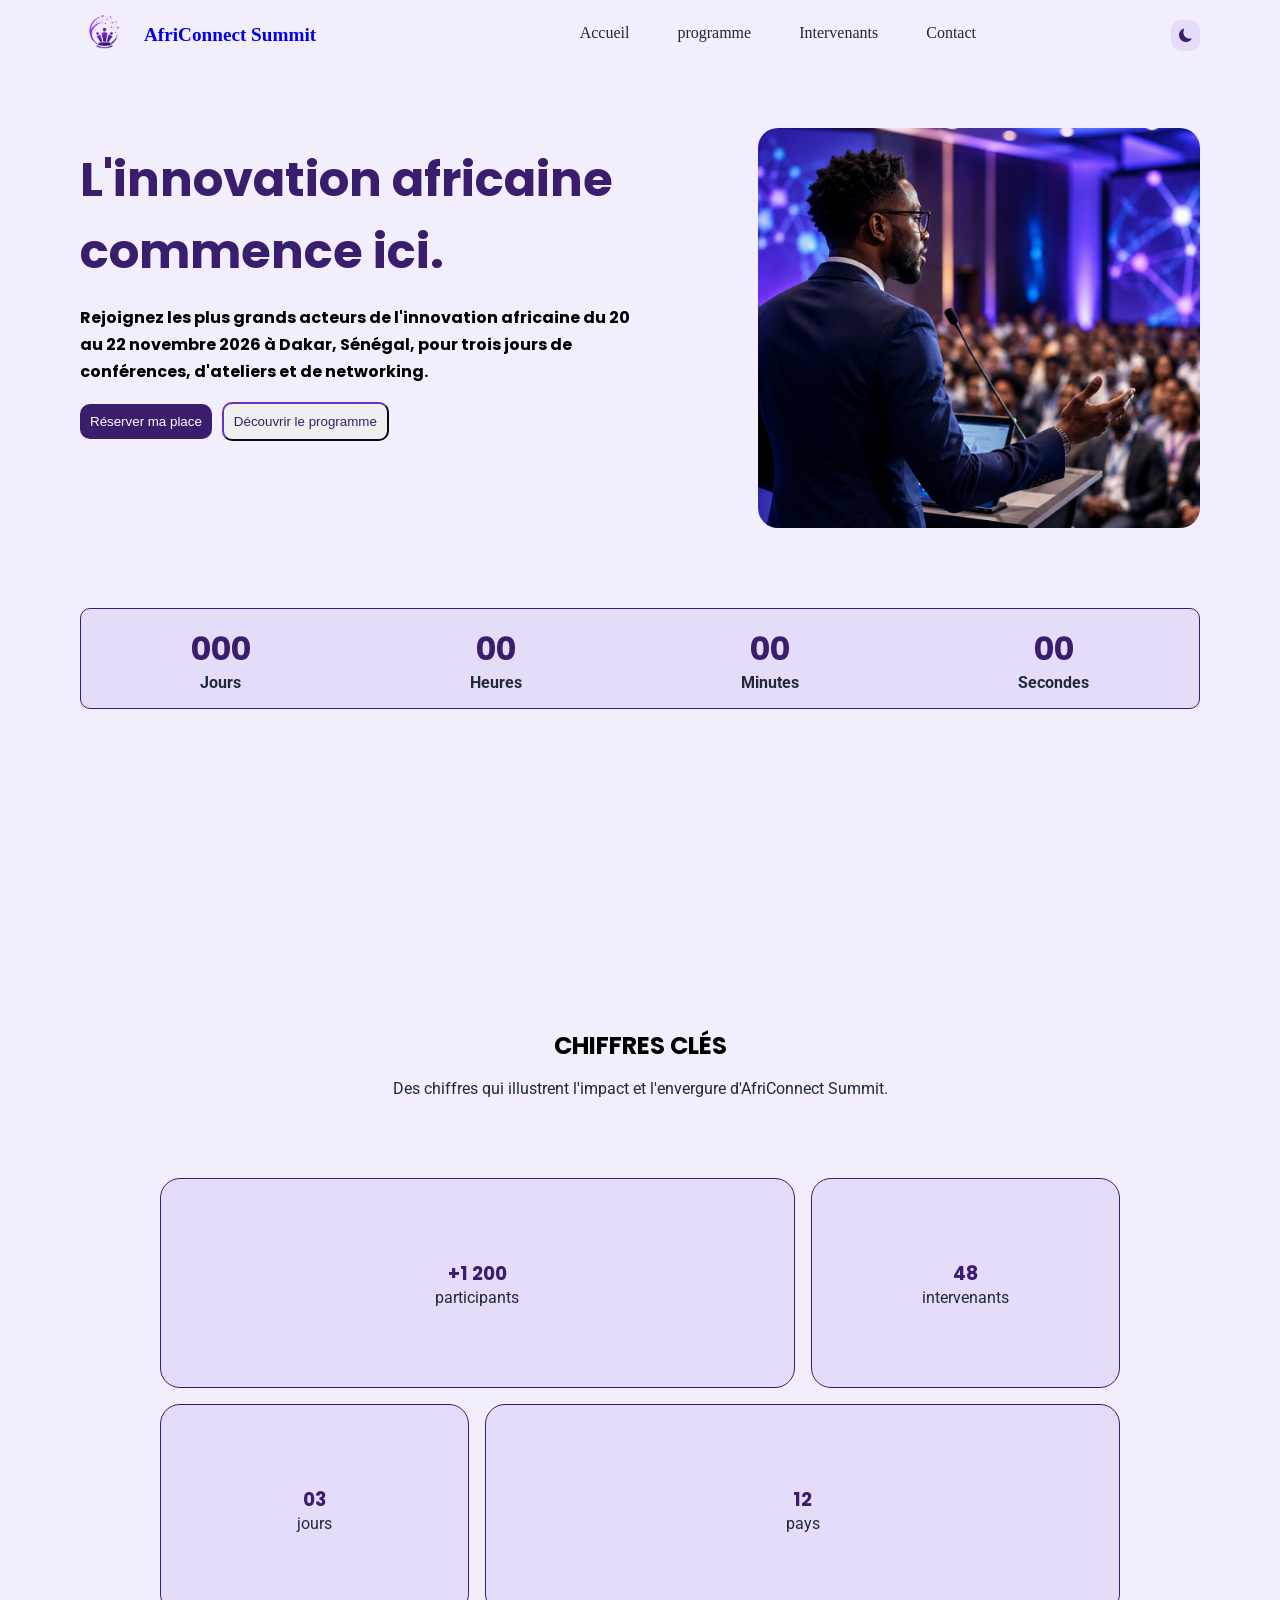
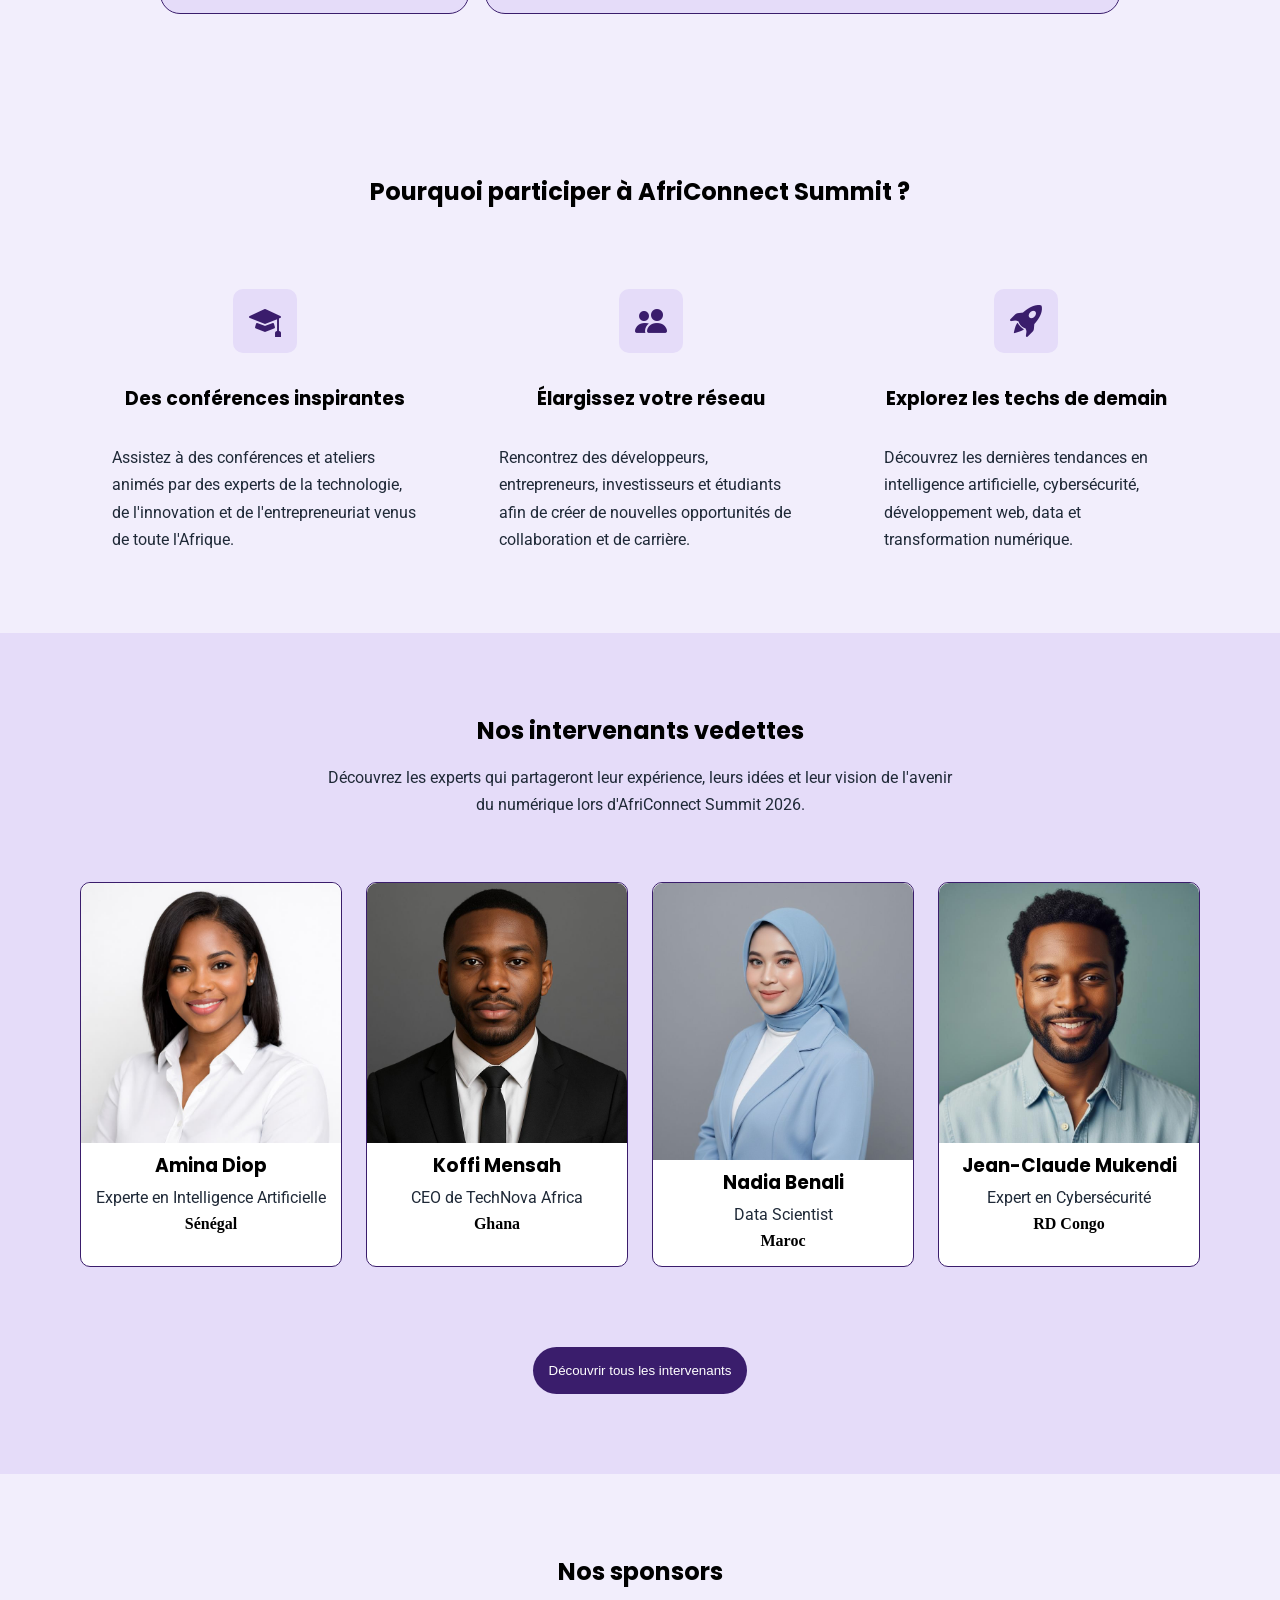
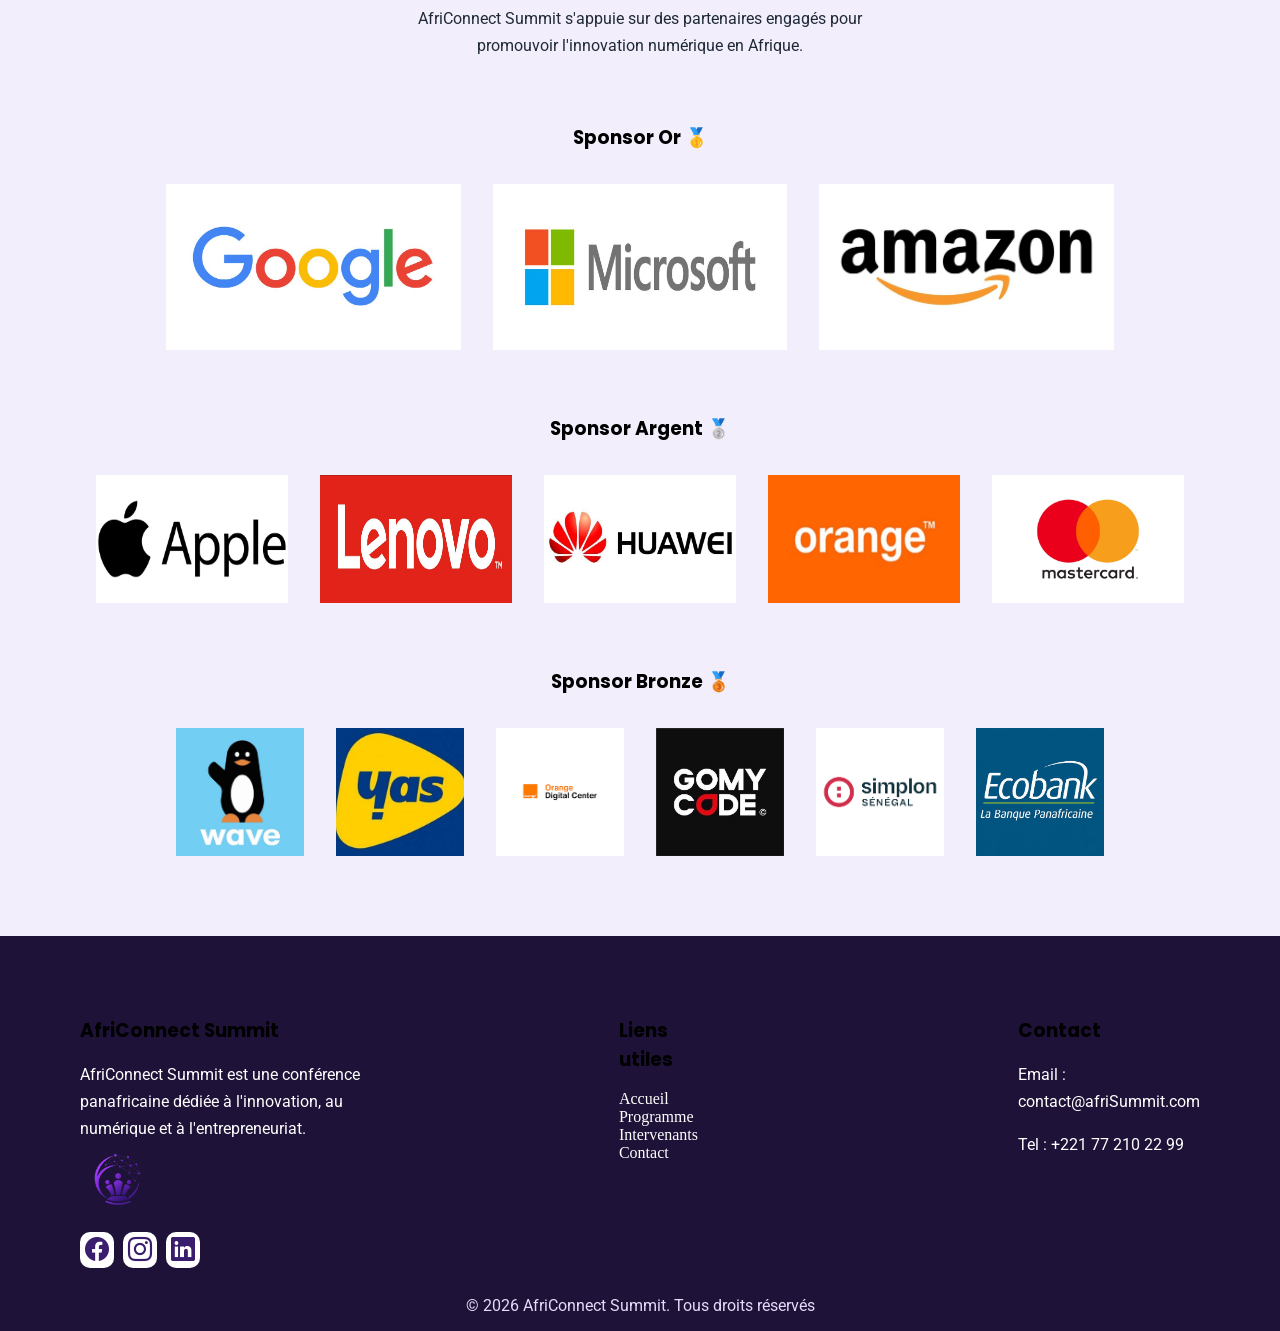
==== commit 1165e950: "JS : Menu hamburger, dark mode avec localStorage, navbar dynamique au scroll" ====
--- a/index.html
+++ b/index.html
@@ -175,30 +175,30 @@
             <div class="sponsor">
                 <h3>Sponsor Or 🥇</h3>
                 <div id="sponsor-or">
-                    <img src="images/Amadou_Diallo.jpg" alt="">
-                    <img src="images/Amadou_Diallo.jpg" alt="">
-                    <img src="images/Amadou_Diallo.jpg" alt="">
+                    <img src="images/google.jpg" alt="google">
+                    <img src="images/microsoft.jpg" alt="microsoft">
+                    <img src="images/amazon.jpg" alt="amazon">
                 </div>
             </div>
             <div class="sponsor">
                 <h3>Sponsor Argent 🥈</h3>
                 <div id="sponsor-argent">
-                    <img src="images/Amadou_Diallo.jpg" alt="">
-                    <img src="images/Amadou_Diallo.jpg" alt="">
-                    <img src="images/Amadou_Diallo.jpg" alt="">
-                    <img src="images/Amadou_Diallo.jpg" alt="">
-                    <img src="images/Amadou_Diallo.jpg" alt="">
+                    <img src="images/apple.jpg" alt="apple">
+                    <img src="images/lenovo.jpg" alt="lenovo">
+                    <img src="images/huawei.jpg" alt="huawei">
+                    <img src="images/orange.jpg" alt="orange">
+                    <img src="images/mastercard.jpg" alt="mastercard">
                 </div>
             </div>
             <div class="sponsor">
                 <h3>Sponsor Bronze 🥉</h3>
                 <div id="sponsor-bronze">
-                    <img src="images/Amadou_Diallo.jpg" alt="">
-                    <img src="images/Amadou_Diallo.jpg" alt="">
-                    <img src="images/Amadou_Diallo.jpg" alt="">
-                    <img src="images/Amadou_Diallo.jpg" alt="">
-                    <img src="images/Amadou_Diallo.jpg" alt="">
-                    <img src="images/Amadou_Diallo.jpg" alt="">
+                    <img src="images/wave.jpg" alt="wave">
+                    <img src="images/mix.jpg" alt="mix">
+                    <img src="images/ODC.png" alt="ODC">
+                    <img src="images/goMycode.jfif" alt="goMycode">
+                    <img src="images/simplon.png" alt="simplon">
+                    <img src="images/ecobanque.jfif" alt="ecobanque">
                 </div>
             </div> 
         </section>
--- a/css/style.css
+++ b/css/style.css
@@ -4,8 +4,9 @@
     --primary-color:#3A1D6C;        /*Couleur principale*/
     --secondary-color:#E5DCF9;      /*Couleur secondaire*/
     --background-color:#F2EEFC;      /*Couleur de fond*/
-    --carte-color:#FFFFFF;            /*Couleur des cartes*/
+    --card-color:#FFFFFF;            /*Couleur des cartes*/
     --text-color:#1F2937;            /*Couleur paragraphe*/
+    --titre-color: #000000;
     --dark-color:#1E1238;            /*Couleur footer*/
 
     /* TYPOGRAPHIE */
@@ -27,24 +28,25 @@
     --secondary-color:#3C2D63;    
     --background-color:#12101C;   
     --card-color:#1E1830;         
-    --text-color:#F8FAFC;         
+    --text-color:#F8FAFC;   
+    --titre-color: #FFFFFF;      
 }
 
 /* ===== Keyframes animation ===== */
 @keyframes botom{
     from{
-        opacity: 0;
-        transform: translateY(30px);
+        opacity: 0;     /*Invisible au départ*/
+        transform: translateY(30px);    /*Valeur initiale*/
     }
     to{
         opacity: 1;
-        transform: translateY(0);
+        transform: translateY(0);       /*Valeur finale*/
     }
 }
 
 @keyframes right{
     from{
-        opacity: 0;
+        opacity: 0;     /*Invisible au départ*/
         transform: translateX(30px);
     }
     to{
@@ -64,6 +66,9 @@
 }
 h1, h2, h3{
     font-family: var(--title-font);
+}
+h2, h3, strong{
+    color: var(--titre-color);
 }
 p{
     font-family: var(--text-font);
@@ -83,6 +88,11 @@
     background-color: var(--background-color);
     width: 100%;
 }
+/* Changement de style du navbar au scroll */
+.navbar-scroll{
+    padding: 0 4rem 0.5rem;
+    box-shadow: 0 0px 10px var(--primary-color);
+}
 .logo{
     display: flex;
     gap: var(--gap);
@@ -124,6 +134,7 @@
     border-radius: var(--radius-md);
     color: var(--primary-color);
     background-color: var(--secondary-color);
+    border: none;
 }
 .menu-burger{
     /* position: fixed; */
@@ -190,7 +201,7 @@
 }
 #btn-hero #btn1 a{
     text-decoration: none;
-    color: var(--carte-color);
+    color: var(--card-color);
 }
 #btn-hero #btn2 a{
     text-decoration: none;
@@ -198,7 +209,7 @@
     transition: color 0.5s ease;
 }
 #btn-hero #btn2 a:hover{
-    color: var(--carte-color);
+    color: var(--card-color);
 }
 #hero-style img{
     width: 100%;
@@ -332,7 +343,7 @@
 }
 .card-intrvnt{
     text-align: center;
-    background-color: var(--carte-color);
+    background-color: var(--card-color);
     display: flex;
     flex-direction: column;
     gap: 0.5rem;
@@ -349,9 +360,6 @@
 .card-intrvnt img{
     width: 100%;
     border-radius: 10px 10px 0 0;
-}
-.card-intrvnt strong{
-    /* color: var(--primary-color); */
 }
 #btn-container{
     display: flex;
@@ -367,7 +375,7 @@
 }
 #btn-intrvnt a{
     text-decoration: none;
-    color: var(--carte-color);
+    color: var(--card-color);
 }
 #btn-intrvnt:hover{
     padding: 1rem 0.5rem;
@@ -394,7 +402,7 @@
 #sponsor-or{
     display: flex;
     justify-content: center;
-    gap: var(--gap);
+    gap: 2rem;
 }
 #sponsor-or img{
     width: 23%;
@@ -402,7 +410,7 @@
 #sponsor-argent{
     display: flex;
     justify-content: center;
-    gap: var(--gap);
+    gap: 2rem
 }
 #sponsor-argent img{
     width: 15%;
@@ -410,10 +418,11 @@
 #sponsor-bronze{
     display: flex;
     justify-content: center;
-    gap: var(--gap);
+    gap: 2rem;
 }
 #sponsor-bronze img{
     width: 10%;
+    object-fit: cover;
 }
 
 /* Footer */
@@ -433,7 +442,7 @@
     padding-right: 15rem;
 }
 #description p{
-    color: var(--carte-color);
+    color: var(--card-color);
     line-height: 1.7rem;
     padding-top: 1rem;
 }
@@ -443,7 +452,7 @@
 }
 #lien ul li a{
     text-decoration: none;
-    color: var(--carte-color);
+    color: var(--card-color);
     transition: color 0.5s ease;
 }
 #lien ul li a:hover{
@@ -453,7 +462,7 @@
     margin-left: 20rem;
 }
 #contact p{
-    color: var(--carte-color);
+    color: var(--card-color);
     line-height: 1.7rem;
     padding-top: 1rem;
     transition: color 0.5s ease;
@@ -467,7 +476,7 @@
 #reseau i{
     font-size: 1.5rem;
     color: var(--primary-color);
-    background-color: var(--carte-color);
+    background-color: var(--card-color);
     padding: 5px;
     border-radius: var(--radius-md);
     margin-right: 5px;
@@ -480,6 +489,7 @@
     color: var(--secondary-color);
 }
 #btn-Top{
+    display: none;
     position: fixed;
     bottom: 20px;               /* Distance depuis le bas */
     right: 20px;                /* Distance depuis le cote droit */
@@ -488,7 +498,7 @@
     border: none;
     border-radius: 10px;
     background-color: var(--primary-color);
-    color: var(--carte-color);
+    color: var(--card-color);
     transform: translateY(0);
     transition: transform 1s ease;
     cursor: pointer;
@@ -511,7 +521,7 @@
 }
 
 #hero-titre h1{
-    color: var(--carte-color);
+    color: var(--card-color);
     font-size: 3rem;
     margin-bottom: 1rem;
 }
@@ -523,7 +533,7 @@
 
 #hero-titre p a{
     text-decoration: none;
-    color: var(--carte-color);
+    color: var(--card-color);
     font-weight: 600;
     transition: color 0.3s ease
 }
@@ -548,7 +558,7 @@
 #btn-programme button{
     padding: 0.7rem 2rem;
     background-color: var(--primary-color);
-    color: var(--carte-color);
+    color: var(--card-color);
     border-radius: var(--radius-xl);
     border: none;
     margin-right: 1rem;
@@ -589,7 +599,10 @@
 }
 th{
     background-color: var(--primary-color);
-    color: var(--carte-color);
+    color: var(--card-color);
+}
+.test{
+    background-color: var(--card-color);
 }
 .colonne{
     background-color: var(--secondary-color);
@@ -624,7 +637,7 @@
     gap: 1rem;
     align-items: center;
     /* margin: 0 6rem; */
-    background-color: var(--carte-color);
+    background-color: var(--card-color);
     border: 1.5px solid var(--primary-color);
     border-radius: var(--radius-md);
     padding: 2rem;
@@ -641,7 +654,7 @@
     flex-direction: column;
     gap: 1rem;
     align-items: center;
-    background-color: var(--carte-color);
+    background-color: var(--card-color);
     border: 1.5px solid var(--primary-color);
     border-radius: var(--radius-md);
     padding: 2rem;
@@ -657,7 +670,7 @@
     flex-direction: column;
     gap: 1rem;
     align-items: center;
-    background-color: var(--carte-color);
+    background-color: var(--card-color);
     border: 1.5px solid var(--primary-color);
     border-radius: var(--radius-md);
     padding: 2rem;
@@ -673,7 +686,7 @@
     flex-direction: column;
     gap: 1rem;
     align-items: center;
-    background-color: var(--carte-color);
+    background-color: var(--card-color);
     border: 1.5px solid var(--primary-color);
     border-radius: var(--radius-md);
     padding: 2rem;
@@ -707,7 +720,7 @@
     padding: 2rem;
 }
 #titre-hero-intrvnt h1{
-    color: var(--carte-color);
+    color: var(--card-color);
     font-size: 3rem;
     margin-bottom: 1rem;
 }
@@ -717,7 +730,7 @@
 }
 #titre-hero-intrvnt P a{
     text-decoration: none;
-    color: var(--carte-color);
+    color: var(--card-color);
     font-weight: 600;
     transition: color 0.3s ease
 }
@@ -733,7 +746,7 @@
     margin-left: 5rem;
     padding: 0.5rem 2rem;
     background-color: var(--primary-color);
-    color: var(--carte-color);
+    color: var(--card-color);
     border-radius: var(--radius-xl);
     border: none;
     transition: transform 0.5s ease
@@ -752,7 +765,7 @@
 }
 #profit-container article{
     text-align: center;
-    background-color: var(--carte-color);
+    background-color: var(--card-color);
     display: flex;
     flex-direction: column;
     gap: 0.5rem;
@@ -784,7 +797,7 @@
     padding: 2rem 15rem;
 }
 #titre-hero-contact h1{
-    color: var(--carte-color);
+    color: var(--card-color);
     font-size: 3rem;
     margin-bottom: 1rem;
 }
@@ -794,7 +807,7 @@
 }
 #titre-hero-contact p a{
     text-decoration: none;
-    color: var(--carte-color);
+    color: var(--card-color);
     font-weight: 600;
     transition: color 0.3s ease
 }
@@ -835,7 +848,7 @@
     transition: box-shadow 0.5s ease
 }
 input:focus{
-    outline: none;
+    outline: none;      /*Pour enlever la bordure du champ apres clic*/
     border: var(--primary-color) 1.5px solid;
     box-shadow: 0 0px 10px var(--primary-color);
 }
@@ -846,7 +859,7 @@
     transition: box-shadow 0.3s ease
 }
 select:focus{
-    outline: none;
+    outline: none;      /*Pour enlever la bordure du champ apres clic*/
     border: var(--primary-color) 1px solid;
     border: var(--primary-color) 1.5px solid;
     box-shadow: 0 0px 10px var(--primary-color);
@@ -861,7 +874,7 @@
     padding: 1rem;
 }
 textarea:focus{
-    outline: none;
+    outline: none;      /*Pour enlever la bordure du champ apres clic*/
     border: var(--primary-color) 1px solid;
     border: var(--primary-color) 1.5px solid;
     box-shadow: 0 0px 10px var(--primary-color);
@@ -872,7 +885,7 @@
     margin-right: 3px;
     border-radius: var(--radius-xl);
     border: none;
-    color: var(--carte-color);
+    color: var(--card-color);
     transition: transform 0.5s ease
 }
 #btn-form:hover{
@@ -1005,15 +1018,17 @@
         gap: 0;
         background: var(--background-color);
         padding: 1rem 0;
-        /* box-shadow: 0 8px 20px rgba(0,0,0,.08); */
     }
     .menu li{
-        text-align: center;
         padding: 0.8rem 0;
     }
     .menu li a{
         display: block;     /*Pour afficher les liens*/
-        width: 100%;
+    }
+
+    /* Activation du menu burger */
+    .menu.nav-active{
+        display: block;
     }
 
     /* Section Hero */
@@ -1200,7 +1215,6 @@
         gap: 0;
         background: var(--background-color);
         padding: 1rem 0;
-        /* box-shadow: 0 8px 20px rgba(0,0,0,.08); */
     }
     .menu li{
         text-align: center;
@@ -1208,7 +1222,11 @@
     }
     .menu li a{
         display: block;     /*Pour afficher les liens*/
-        width: 100%;
+    }
+
+    /* Activation du menu burger */
+    .menu.nav-active{
+        display: block;
     }
 
     /* Section Hero */
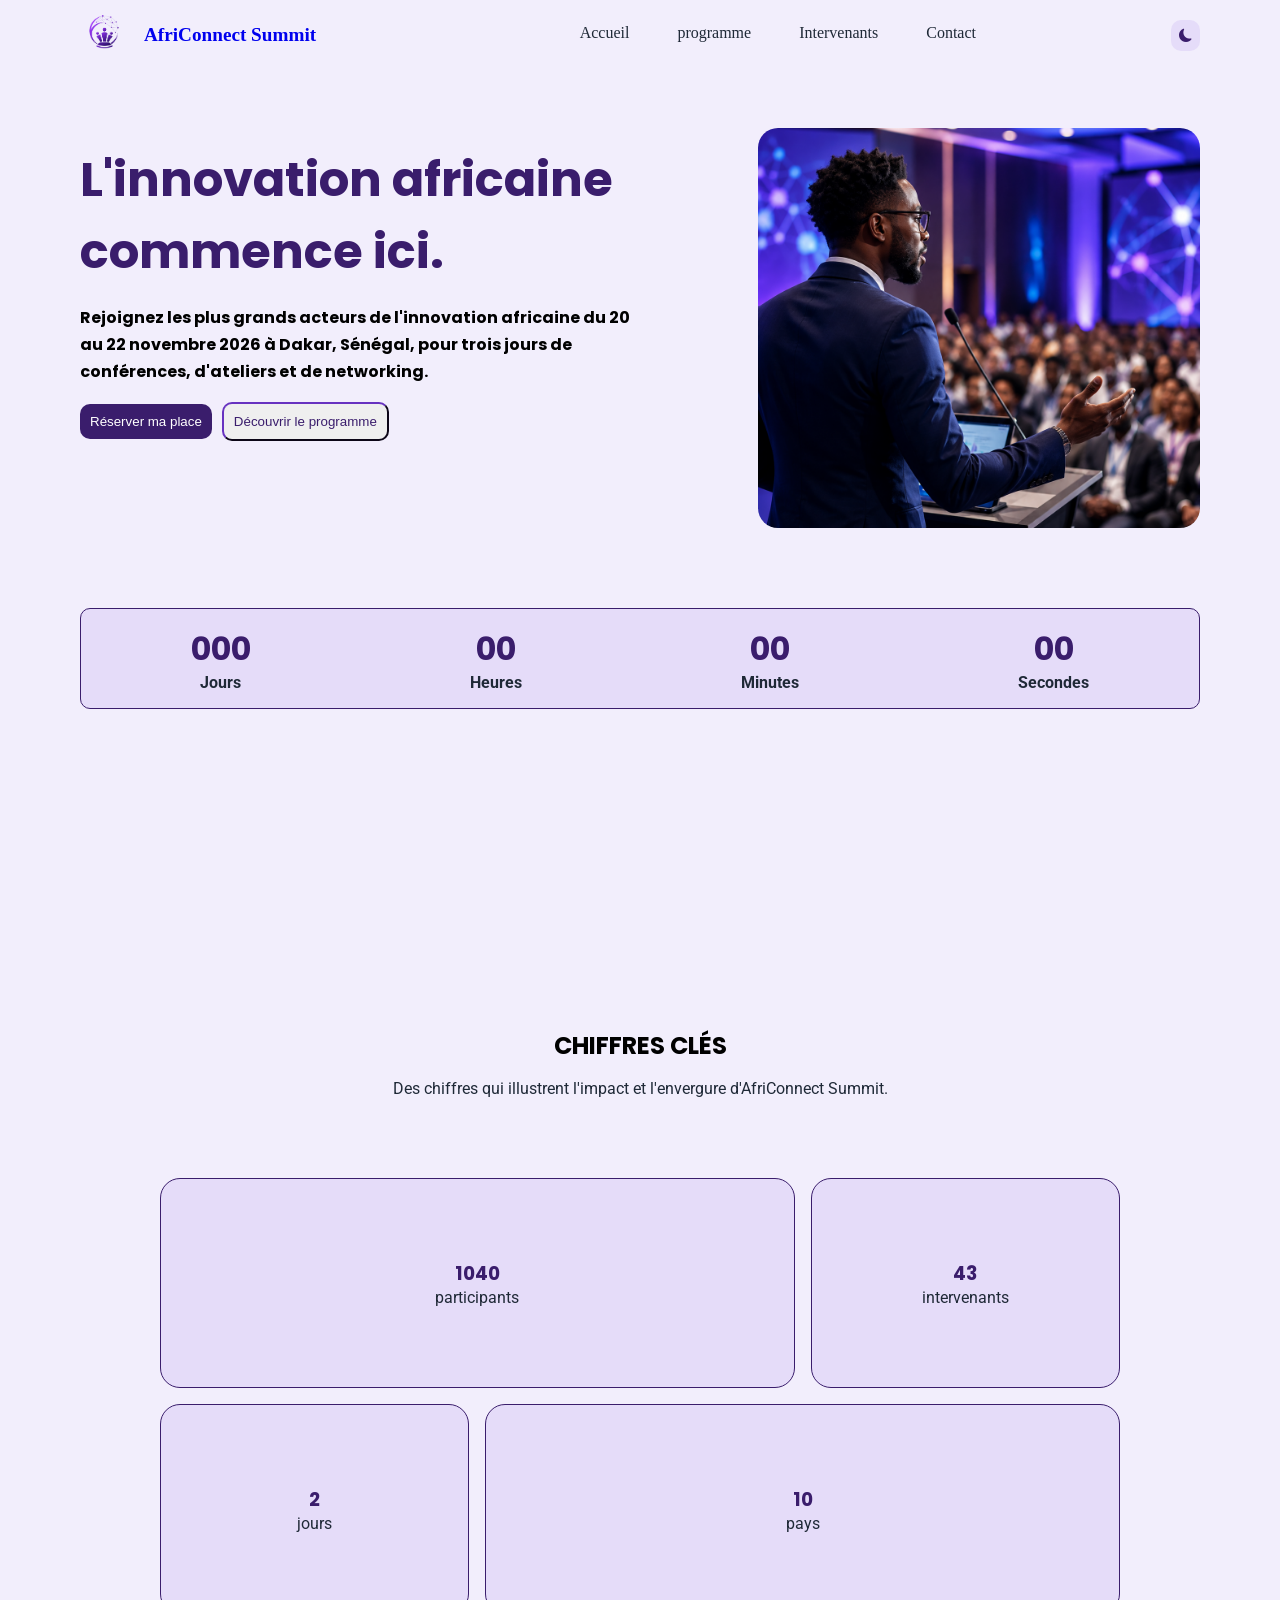
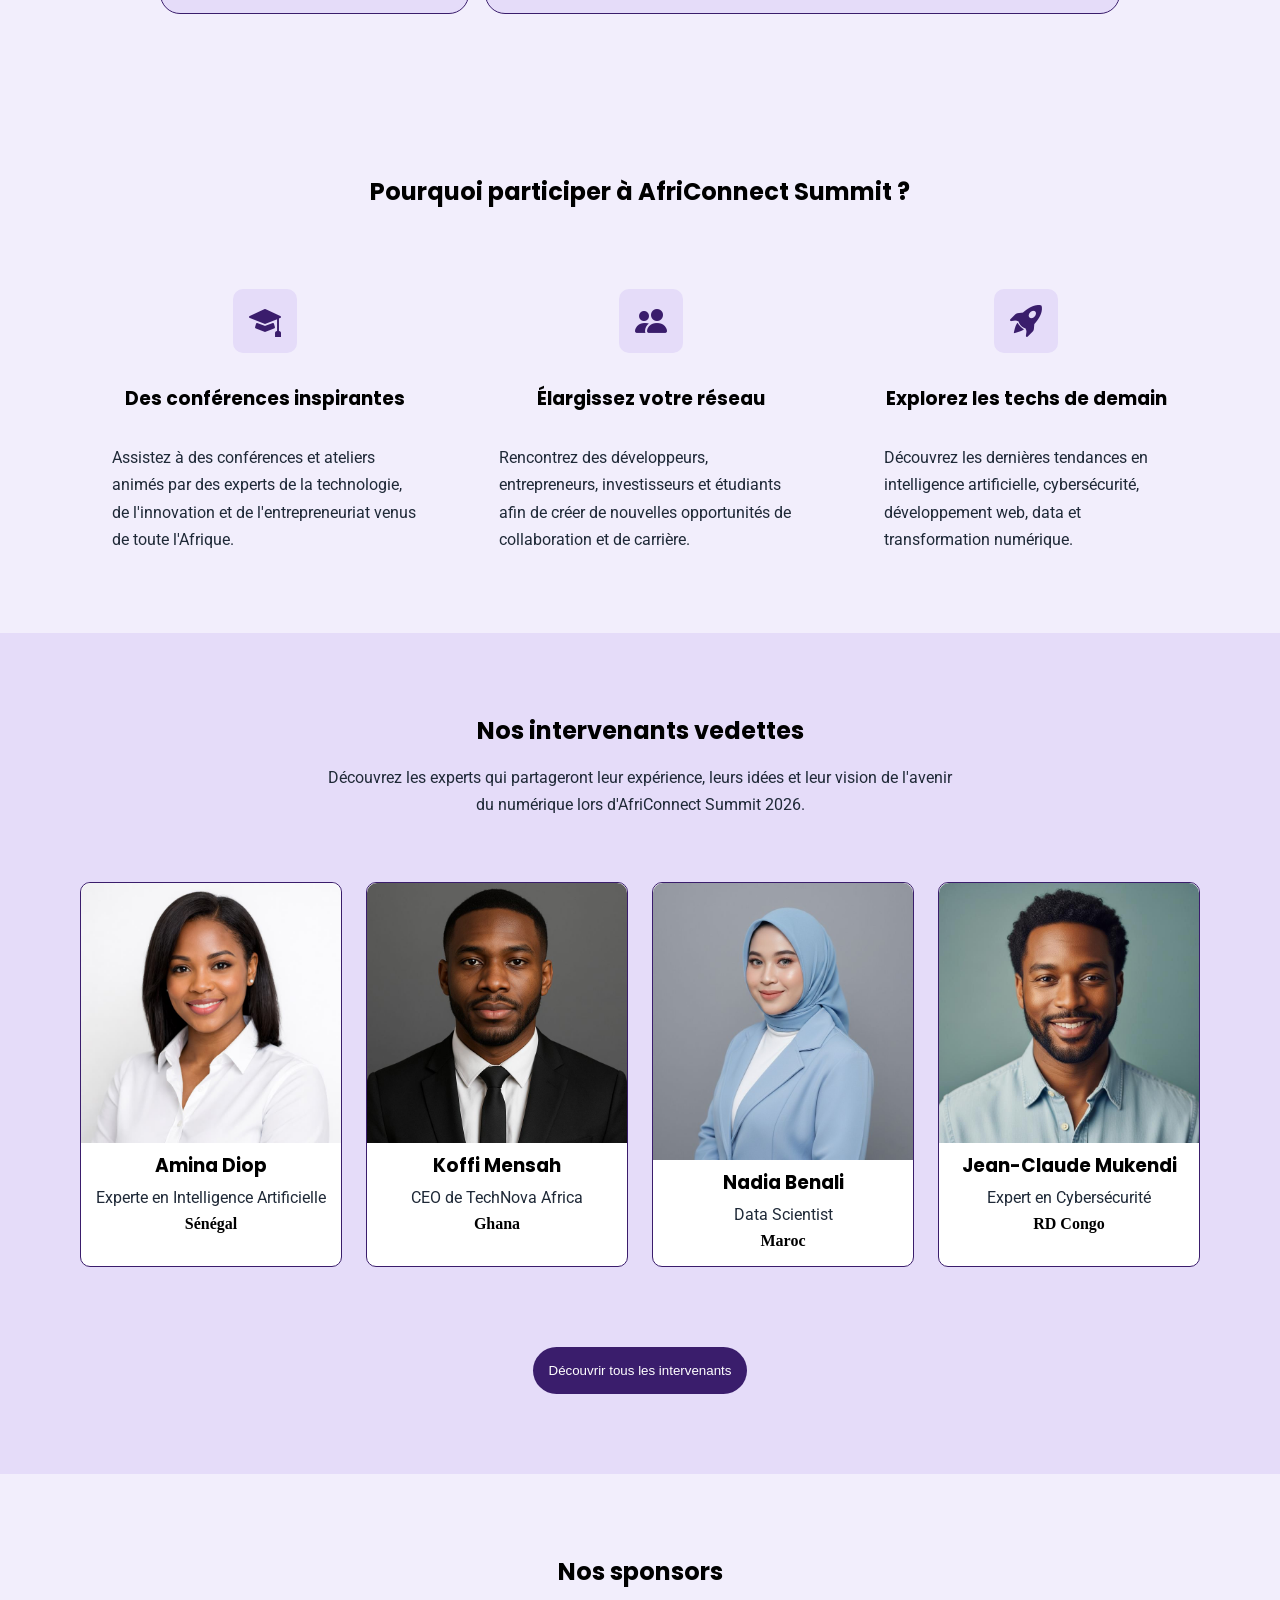
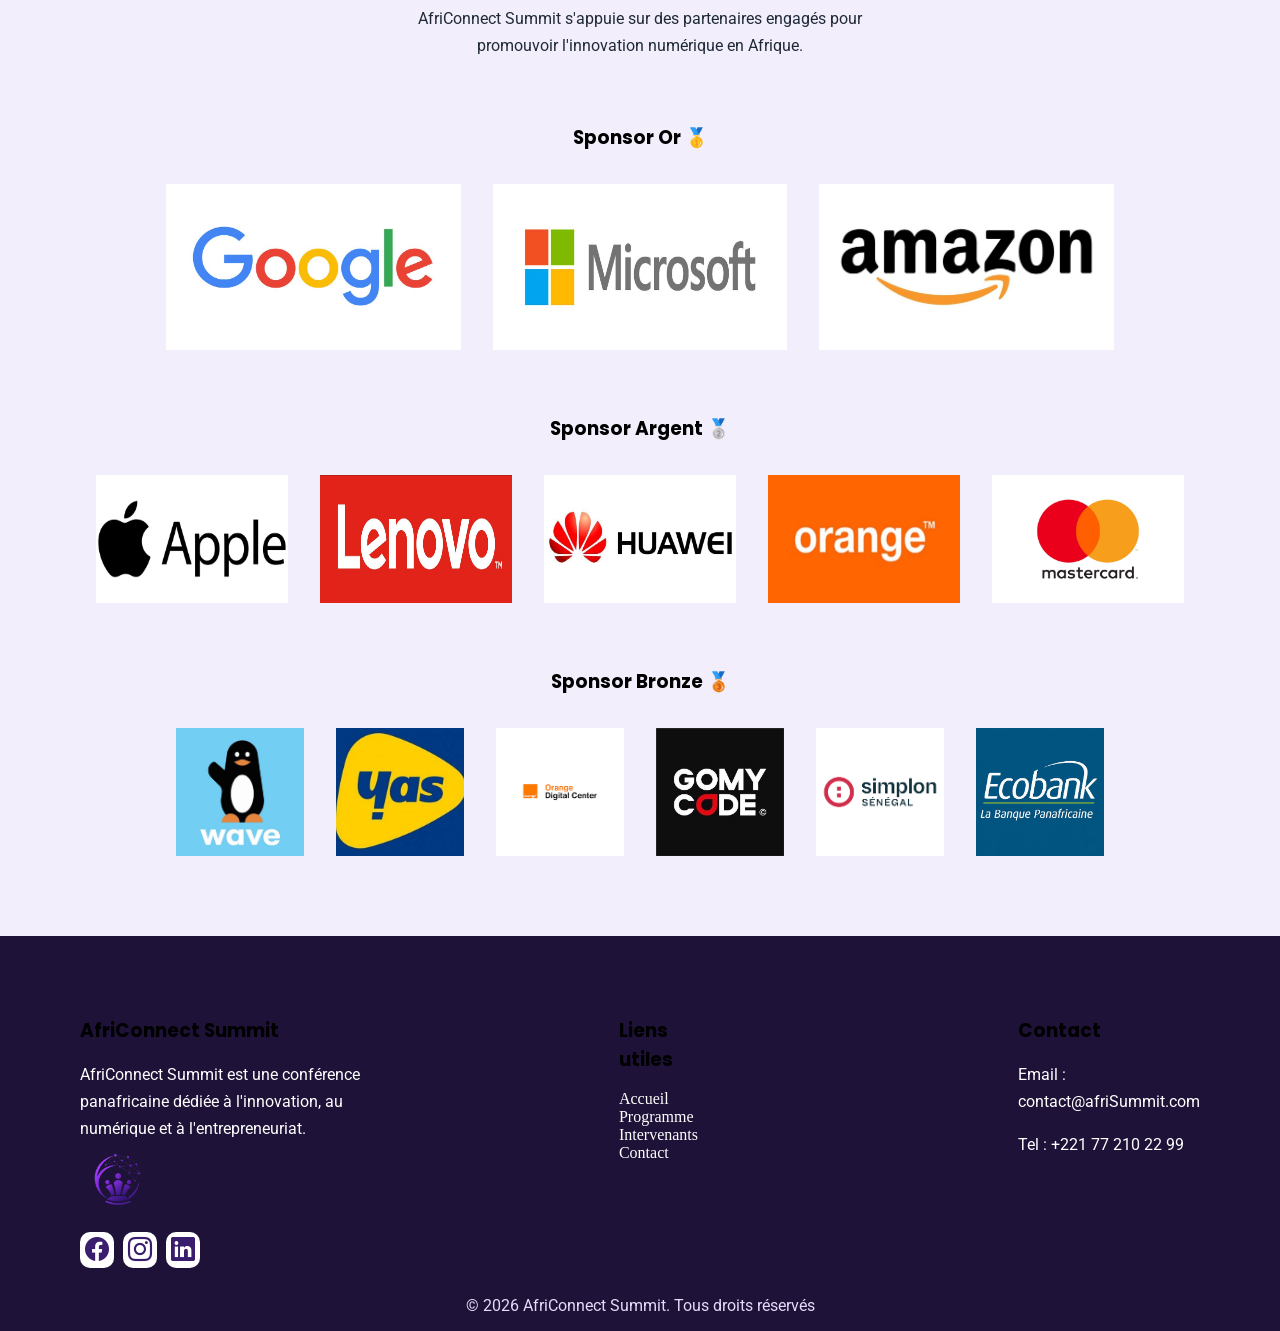
==== commit 92dda742: "JS : compteurs animés au scroll, compte à rebours en temps réel et animations fade-in, slide in et z" ====
--- a/index.html
+++ b/index.html
@@ -60,19 +60,19 @@
             <div id="compte-rebour">
 
                 <div class="nbr">
-                    <h3>000</h3>
+                    <h3 id="jours">000</h3>
                     <p>Jours</p>
                 </div>
                 <div class="nbr">
-                    <h3>00</h3>
+                    <h3 id="heures">00</h3>
                     <p>Heures</p>
                 </div>
                 <div class="nbr">
-                    <h3>00</h3>
+                    <h3 id="minutes">00</h3>
                     <p>Minutes</p>
                 </div>
                 <div class="nbr">
-                    <h3>00</h3>
+                    <h3 id="secondes">00</h3>
                     <p>Secondes</p>
                 </div>
                 
@@ -87,19 +87,19 @@
             </div>
             <div id="chiffre-cles">
                 <div id="chiffre1">
-                    <h3>+1 200</h3>
+                    <h3 id="nbr1">0</h3>
                     <p>participants</p>
                 </div>
                 <div id="chiffre2">
-                    <h3>48</h3>
+                    <h3 id="nbr2">0</h3>
                     <p>intervenants</p>
                 </div>
                 <div id="chiffre3">
-                    <h3>03</h3>
+                    <h3 id="nbr3">0</h3>
                     <p>jours</p>
                 </div>
                 <div id="chiffre4">
-                    <h3>12</h3>
+                    <h3 id="nbr4">0</h3>
                     <p>pays</p>
                 </div>
             </div>
@@ -107,9 +107,9 @@
         </section>
 
         <!-- SECTION  POURQUOI PARTICIPER -->
-        <section id="Pourquoi">
+        <section id="Pourquoi" class="fade-in">
             <h2>Pourquoi participer à AfriConnect Summit ?</h2>
-            <div id="container-pourquoi">
+            <div id="container-pourquoi" class="fade-in">
                 <div class="fils-pourquoi">
                     <i class="bi-mortarboard-fill"></i>
                     <h3>Des conférences inspirantes</h3>
@@ -129,12 +129,12 @@
         </section>
 
         <!-- SECTION INTERVENANTS -->
-        <section id="intervenant">
+        <section id="intervenants" class="slide-in">
             <div id="titre-intervenant">
                 <h2>Nos intervenants vedettes</h2>
                 <p>Découvrez les experts qui partageront leur expérience, leurs idées et leur vision de l'avenir du numérique lors d'AfriConnect Summit 2026.</p>
             </div>
-            <div id="intervenant-container">
+            <div id="intervenant-container" class="slide-in">
                 <div class="card-intrvnt">
                     <img src="images/Amina_Diop.jpg" alt="Amina Diop">
                     <h3>Amina Diop</h3>
@@ -166,7 +166,7 @@
         </section>
 
         <!-- SECTION SPONSORS -->
-        <section id="sponsor">
+        <section id="sponsor" class="fade-in">
             <div id="titre-sponsor">
                 <h2>Nos sponsors</h2>
                 <p>AfriConnect Summit s'appuie sur des partenaires engagés pour promouvoir l'innovation numérique en Afrique.</p>
@@ -174,7 +174,7 @@
             
             <div class="sponsor">
                 <h3>Sponsor Or 🥇</h3>
-                <div id="sponsor-or">
+                <div id="sponsor-or" class="fade-in">
                     <img src="images/google.jpg" alt="google">
                     <img src="images/microsoft.jpg" alt="microsoft">
                     <img src="images/amazon.jpg" alt="amazon">
@@ -182,7 +182,7 @@
             </div>
             <div class="sponsor">
                 <h3>Sponsor Argent 🥈</h3>
-                <div id="sponsor-argent">
+                <div id="sponsor-argent" class="fade-in">
                     <img src="images/apple.jpg" alt="apple">
                     <img src="images/lenovo.jpg" alt="lenovo">
                     <img src="images/huawei.jpg" alt="huawei">
@@ -192,7 +192,7 @@
             </div>
             <div class="sponsor">
                 <h3>Sponsor Bronze 🥉</h3>
-                <div id="sponsor-bronze">
+                <div id="sponsor-bronze" class="fade-in">
                     <img src="images/wave.jpg" alt="wave">
                     <img src="images/mix.jpg" alt="mix">
                     <img src="images/ODC.png" alt="ODC">
--- a/css/style.css
+++ b/css/style.css
@@ -324,7 +324,7 @@
 }
 
 /* SECTION INTERVENANTS */
-#intervenant{
+#intervenants{
     padding: 5rem 0;
     background-color: var(--secondary-color);
 }
@@ -741,6 +741,7 @@
 /* Section intervenants */
 #intervenant{
     padding: 5rem 0;
+    /* background-color: var(--secondary-color); */
 }
 #intervenant select{
     margin-left: 5rem;
@@ -941,7 +942,8 @@
     color: var(--primary-color);
     cursor: pointer;
     /* transition: var(--transition-fast); */
-    transition: background-color 0.5s ease
+    /* transition: background-color 0.5s ease */
+    background-color: var(--background-color);
 }
 
 /* Effet au survol */
@@ -980,6 +982,32 @@
 }
 
 
+/* ===== Animations fade-in, slide-in, zoom-in au scroll ===== */
+.fade-in{
+    opacity: 0;
+    transition: opacity 1s ease;
+}
+.fade-in.fade-in-active{
+    opacity: 1;
+}
+.slide-in{
+    opacity: 0;
+    transform: translateY(50px);    /*50px en bas*/
+    transition: all 1s ease;        /*all, toute les propriétés de la section*/
+}
+.slide-in.slide-in-active{
+    opacity: 1;
+    transform: translateY(0);
+}
+.zoom-in{
+    opacity: 0;
+    transform: scale(0.8);      /*réduit l'élément à 80% de sa taille*/
+    transition: all 1s ease;
+}
+.zoom-in.zoom-in-active{
+    opacity: 1;
+    transform: scale(1);        /*1, taille normale 100%*/
+}
 
 /* ===========================================================
 MEDIA QUERIES — Adaptations selon la taille de l'ecran
